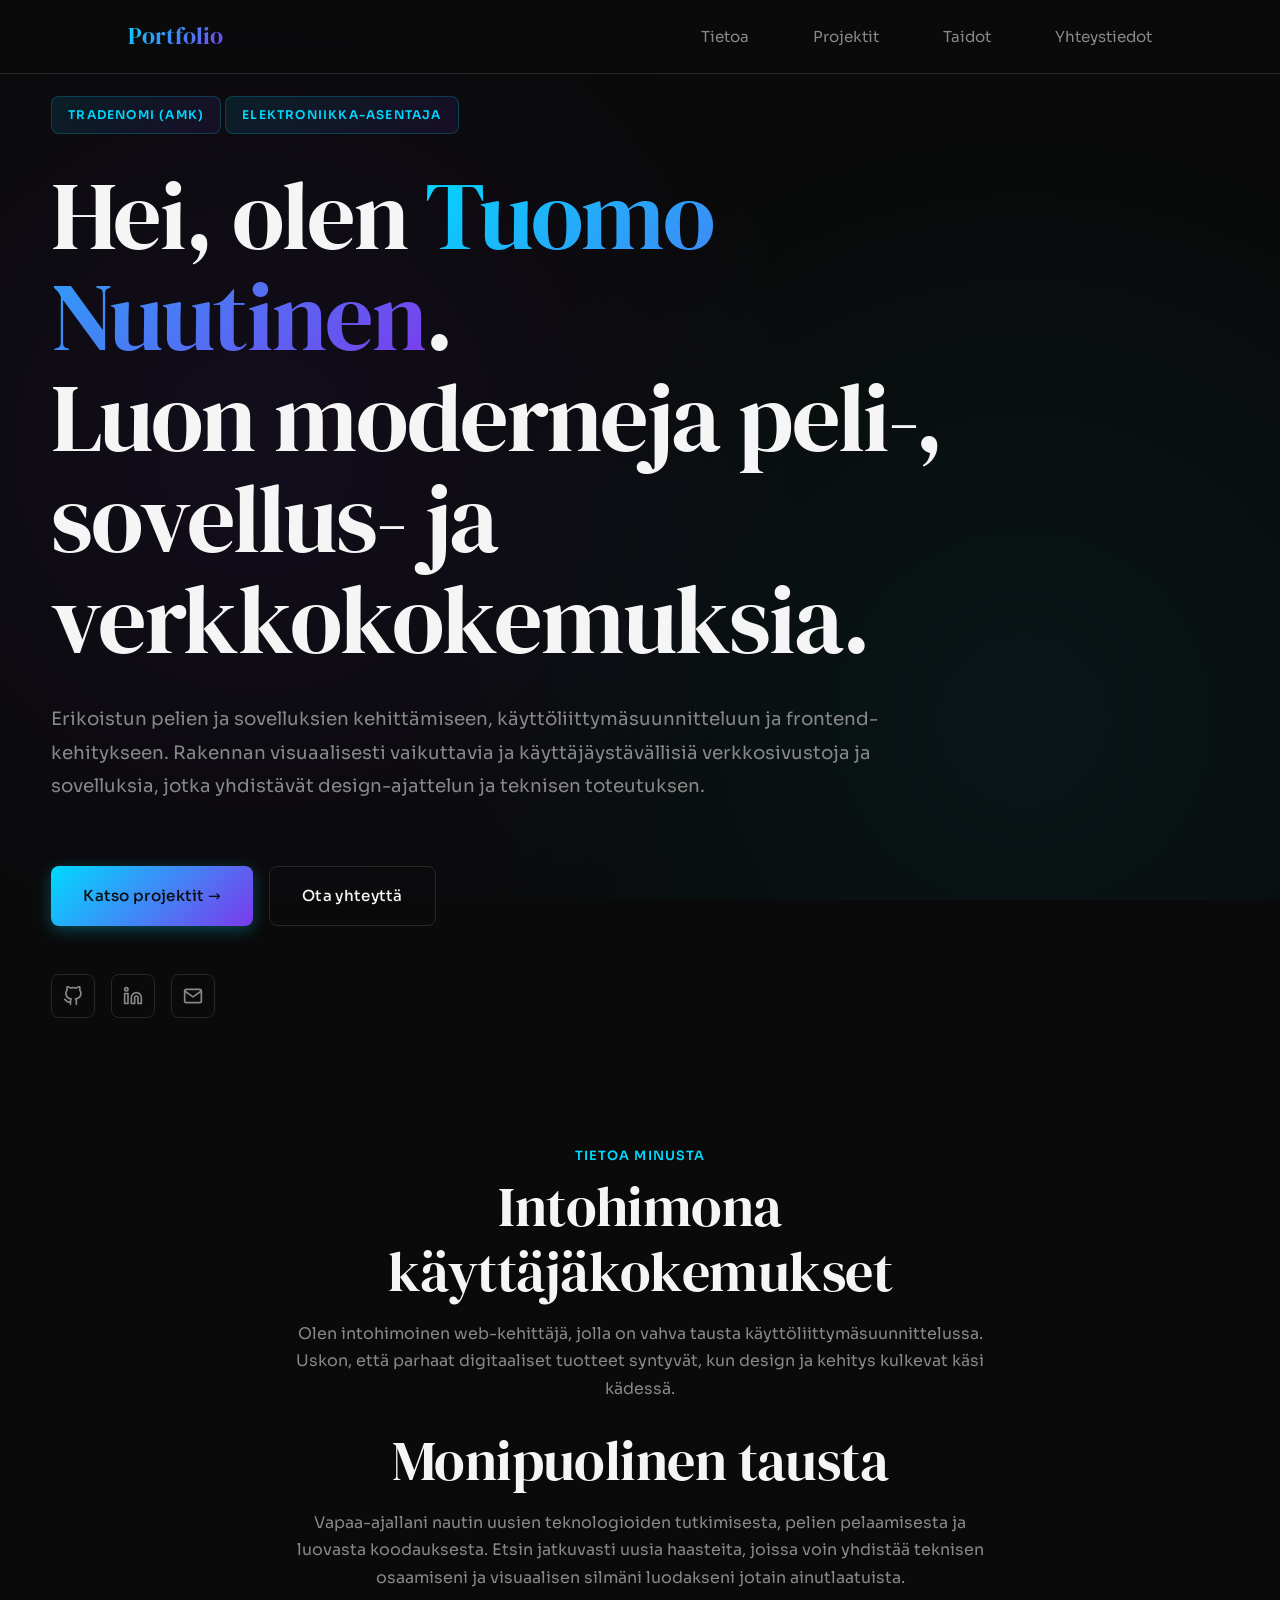
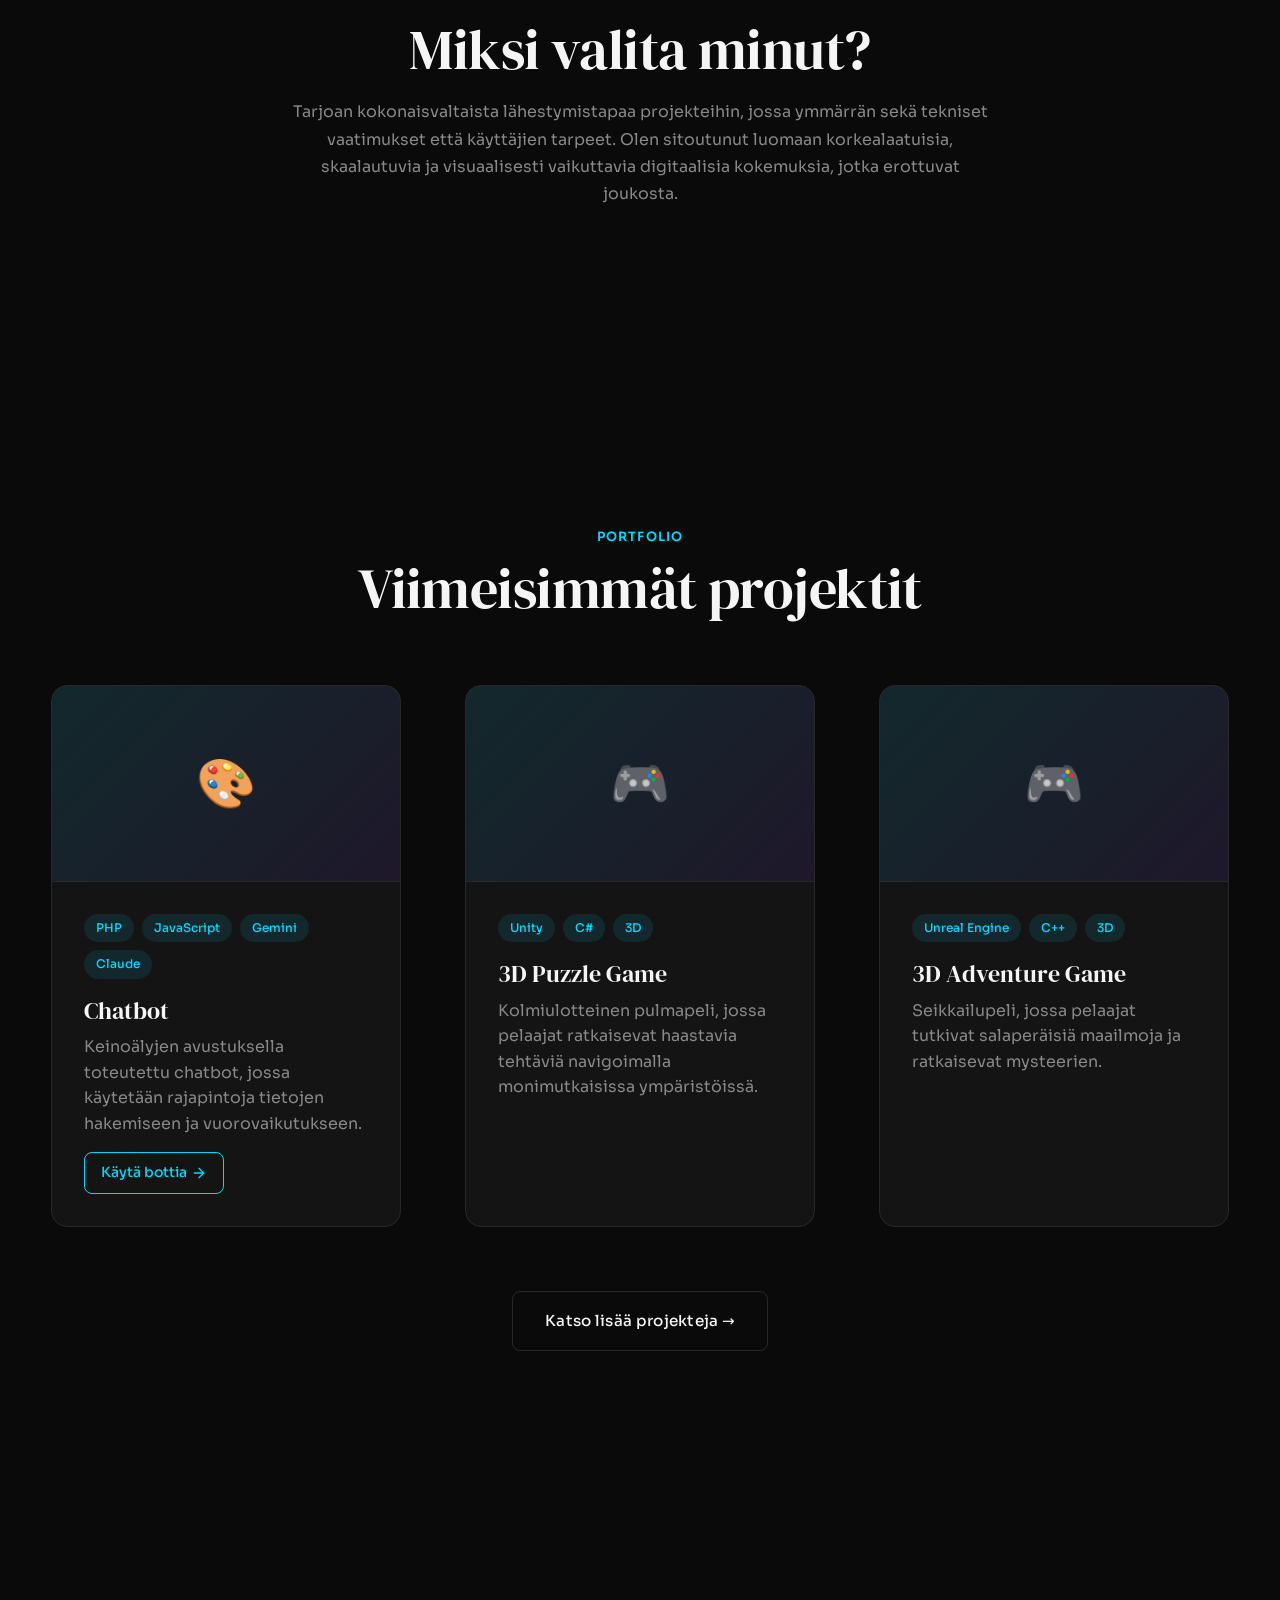
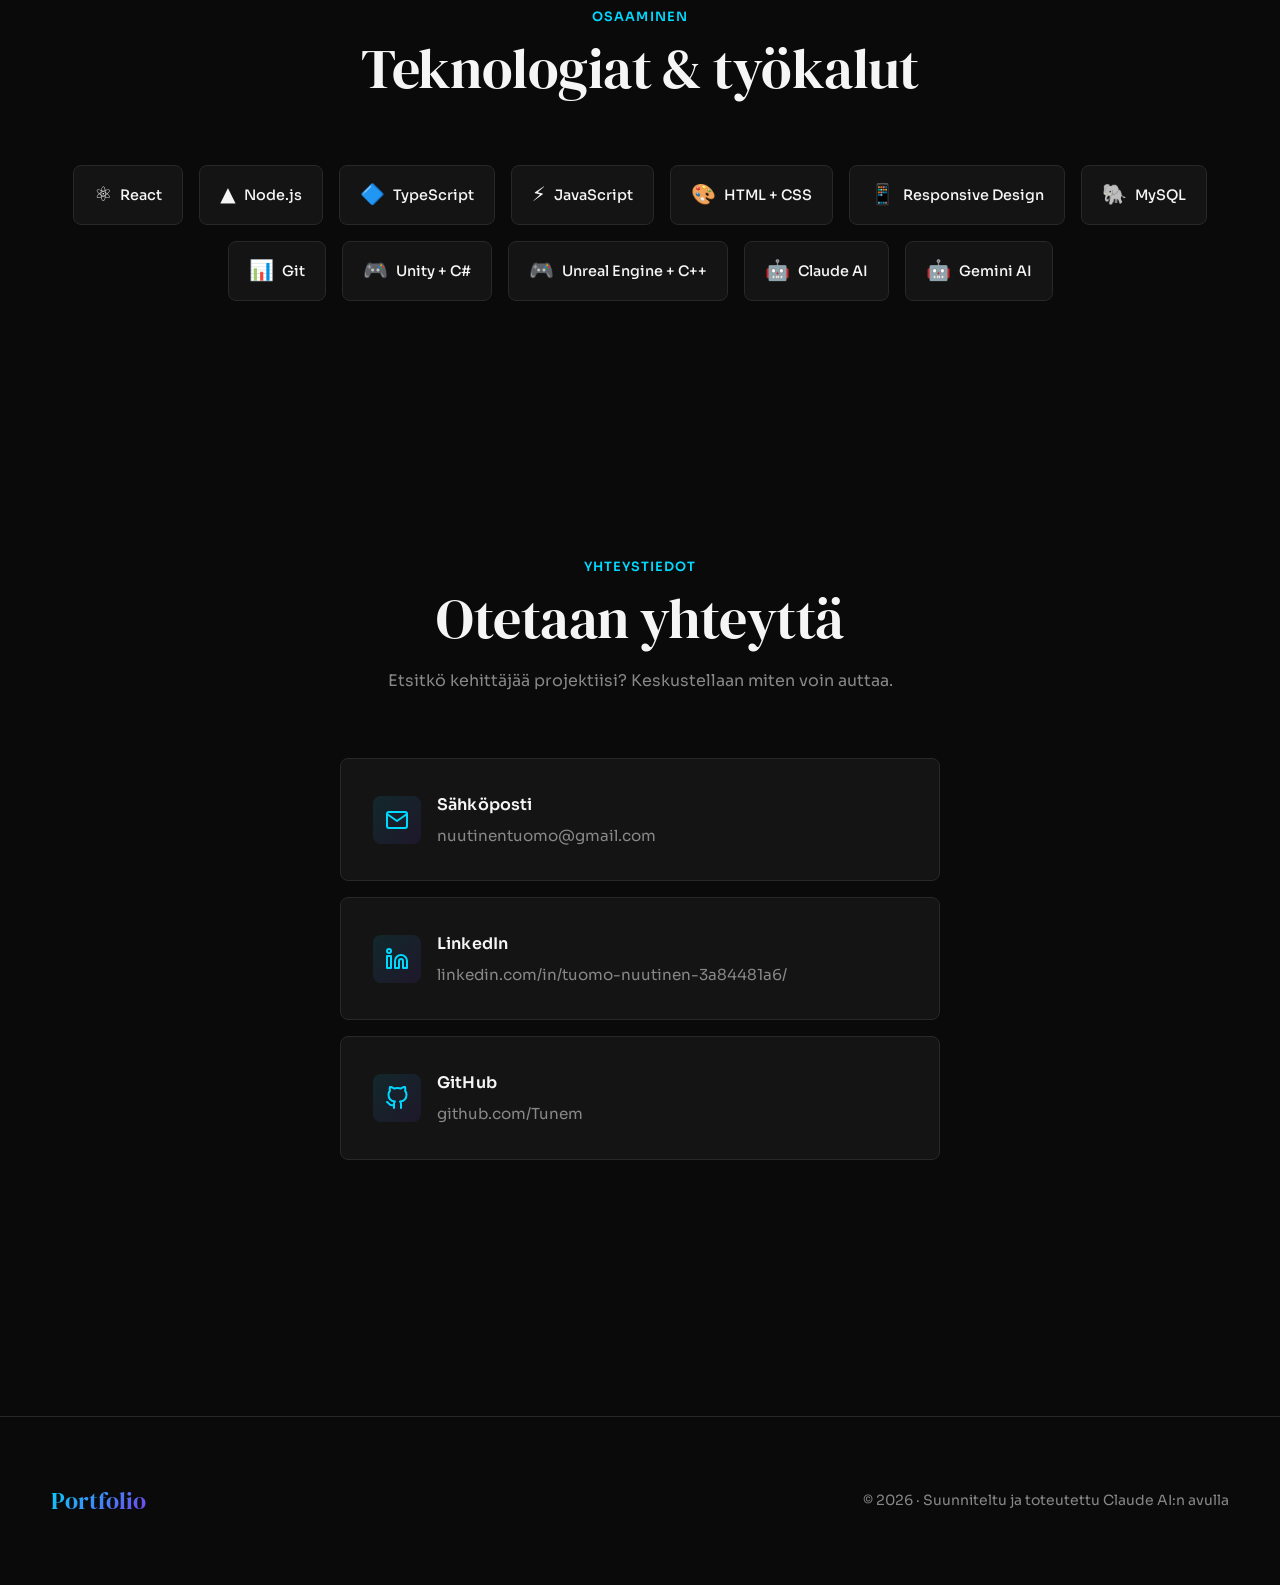
==== index.html @ 95a04e5b "Add files via upload" ====
<!DOCTYPE html>
<html lang="fi">
<head>
  <meta charset="UTF-8" />
  <meta name="viewport" content="width=device-width, initial-scale=1.0" />
  <meta name="description" content="Portfolio - Pelinkehittäjä ja web-kehittäjä" />
  <title>Portfolio | Tuomo Nuutinen</title>

  <!-- Fonts -->
  <link rel="preconnect" href="https://fonts.googleapis.com" />
  <link rel="preconnect" href="https://fonts.gstatic.com" crossorigin />
  <link href="https://fonts.googleapis.com/css2?family=Sora:wght@300;400;500;600;700&family=DM+Serif+Display:ital@0;1&display=swap" rel="stylesheet" />

  <!-- Styles -->
  <link rel="stylesheet" href="styles.css" />
</head>
<body>

  <!-- ── Navigation ── -->
  <header>
    <div class="container">
      <nav class="nav" id="nav">
        <a href="#hero" class="nav__logo">Portfolio</a>
        <ul class="nav__links">
          <li><a href="#about" class="nav-link">Tietoa</a></li>
          <li><a href="#projects" class="nav-link">Projektit</a></li>
          <li><a href="#skills" class="nav-link">Taidot</a></li>
          <li><a href="#contact" class="nav-link">Yhteystiedot</a></li>
        </ul>
      </nav>
    </div>
  </header>

  <!-- ── Main ── -->
  <main>

    <!-- Hero Section -->
    <section id="hero" class="hero">
      <div class="container">
        <div class="hero__content">
          <span class="hero__label animate-fade-up">Tradenomi (AMK)</span>
          <span class="hero__label animate-fade-up">Elektroniikka-asentaja</span>
          <h1 class="hero__title animate-fade-up delay-1">
            Hei, olen <span class="gradient">Tuomo Nuutinen</span>.<br />
            Luon moderneja peli-, sovellus- ja verkkokokemuksia.
          </h1>
          <p class="hero__description text-muted animate-fade-up delay-2">
            Erikoistun pelien ja sovelluksien kehittämiseen, käyttöliittymäsuunnitteluun ja frontend-kehitykseen. 
            Rakennan visuaalisesti vaikuttavia ja käyttäjäystävällisiä verkkosivustoja 
            ja sovelluksia, jotka yhdistävät design-ajattelun ja teknisen toteutuksen.
          </p>
          <div class="hero__cta animate-fade-up delay-3">
            <a href="#projects" class="btn btn--primary">Katso projektit →</a>
            <a href="#contact" class="btn btn--outline">Ota yhteyttä</a>
          </div>
          <div class="social-links animate-fade-up delay-4" style="margin-top: 3rem;">
            <a href="https://github.com/Tunem" target="_blank" class="social-link" aria-label="GitHub">
              <svg width="20" height="20" viewBox="0 0 24 24" fill="none" stroke="currentColor" stroke-width="2" stroke-linecap="round" stroke-linejoin="round"><path d="M9 19c-5 1.5-5-2.5-7-3m14 6v-3.87a3.37 3.37 0 0 0-.94-2.61c3.14-.35 6.44-1.54 6.44-7A5.44 5.44 0 0 0 20 4.77 5.07 5.07 0 0 0 19.91 1S18.73.65 16 2.48a13.38 13.38 0 0 0-7 0C6.27.65 5.09 1 5.09 1A5.07 5.07 0 0 0 5 4.77a5.44 5.44 0 0 0-1.5 3.78c0 5.42 3.3 6.61 6.44 7A3.37 3.37 0 0 0 9 18.13V22"></path></svg>
            </a>
            <a href="https://www.linkedin.com/in/tuomo-nuutinen-3a84481a6/" target="_blank" class="social-link" aria-label="LinkedIn">
              <svg width="20" height="20" viewBox="0 0 24 24" fill="none" stroke="currentColor" stroke-width="2" stroke-linecap="round" stroke-linejoin="round"><path d="M16 8a6 6 0 0 1 6 6v7h-4v-7a2 2 0 0 0-2-2 2 2 0 0 0-2 2v7h-4v-7a6 6 0 0 1 6-6z"></path><rect x="2" y="9" width="4" height="12"></rect><circle cx="4" cy="4" r="2"></circle></svg>
            </a>
            <a href="mailto:nuutinentuomo@gmail.com" class="social-link" aria-label="Email">
              <svg width="20" height="20" viewBox="0 0 24 24" fill="none" stroke="currentColor" stroke-width="2" stroke-linecap="round" stroke-linejoin="round"><path d="M4 4h16c1.1 0 2 .9 2 2v12c0 1.1-.9 2-2 2H4c-1.1 0-2-.9-2-2V6c0-1.1.9-2 2-2z"></path><polyline points="22,6 12,13 2,6"></polyline></svg>
            </a>
          </div>
        </div>
      </div>
    </section>

    <!-- About Section -->
    <section id="about" class="section">
      <div class="container">
        <div class="section-header">
          <div class="section-header__label">Tietoa minusta</div>
          <h2 class="section-header__title">Intohimona käyttäjäkokemukset</h2>
          <p class="text-muted">
            Olen intohimoinen web-kehittäjä, jolla on vahva tausta käyttöliittymäsuunnittelussa. 
            Uskon, että parhaat digitaaliset tuotteet syntyvät, kun design ja kehitys kulkevat käsi kädessä.
          </p><br>
          <h2 class="section-header__title">Monipuolinen tausta</h2>
          <p class="text-muted">
            Vapaa-ajallani nautin uusien teknologioiden tutkimisesta, pelien pelaamisesta ja 
            luovasta koodauksesta. Etsin jatkuvasti uusia haasteita, joissa voin yhdistää teknisen osaamiseni 
            ja visuaalisen silmäni luodakseni jotain ainutlaatuista.
          </p><br>
          <h2 class="section-header__title">Miksi valita minut?</h2>
          <p class="text-muted">
            Tarjoan kokonaisvaltaista lähestymistapaa projekteihin, jossa ymmärrän sekä tekniset vaatimukset että käyttäjien tarpeet. 
            Olen sitoutunut luomaan korkealaatuisia, skaalautuvia ja visuaalisesti vaikuttavia digitaalisia kokemuksia, jotka erottuvat joukosta.
          </p>
        </div>
      </div>
    </section>

    <!-- Projects Section -->
    <section id="projects" class="section">
      <div class="container">
        <div class="section-header">
          <div class="section-header__label">Portfolio</div>
          <h2 class="section-header__title">Viimeisimmät projektit</h2>
        </div>
        
        <div class="grid grid-auto gap-xl">
          
          <!-- Project 1 -->
          <div class="project-card">
              <div class="project-card__image">
                🎨
              </div>
              <div class="project-card__content">
                <div class="project-card__tags">
                  <span class="project-card__tag">PHP</span>
                  <span class="project-card__tag">JavaScript</span>
                  <span class="project-card__tag">Gemini</span>
                  <span class="project-card__tag">Claude</span>
                </div>
                <a href="https://github.com/Tunem/chatbot" target="_blank" class="project-card__link">
                  <h3 class="project-card__title">
                    Chatbot
                    <svg class="project-card__link-icon" width="18" height="18" viewBox="0 0 24 24" fill="none" stroke="currentColor" stroke-width="2" stroke-linecap="round" stroke-linejoin="round"><path d="M18 13v6a2 2 0 0 1-2 2H5a2 2 0 0 1-2-2V8a2 2 0 0 1 2-2h6"></path><polyline points="15 3 21 3 21 9"></polyline><line x1="10" y1="14" x2="21" y2="3"></line></svg>
                  </h3>
                </a>
                <p class="project-card__description">
                  Keinoälyjen avustuksella toteutettu chatbot, jossa käytetään rajapintoja tietojen hakemiseen ja vuorovaikutukseen.
                </p>
                <a href="https://tuomo-nuutinen.infinityfreeapp.com" target="_blank" class="project-card__demo-link">
                  Käytä bottia
                  <svg width="16" height="16" viewBox="0 0 24 24" fill="none" stroke="currentColor" stroke-width="2" stroke-linecap="round" stroke-linejoin="round">
                    <path d="M5 12h14"></path>
                    <path d="m12 5 7 7-7 7"></path>
                  </svg>
                </a>
              </div>
            </div>
          <!-- Project 2 -->
          <div class="project-card">
            <div class="project-card__image">
              🎮
            </div>
            <div class="project-card__content">
              <div class="project-card__tags">
                <span class="project-card__tag">Unity</span>
                <span class="project-card__tag">C#</span>
                <span class="project-card__tag">3D</span>
              </div>
              <h3 class="project-card__title">3D Puzzle Game</h3>
              <p class="project-card__description">
                Kolmiulotteinen pulmapeli, jossa pelaajat ratkaisevat haastavia tehtäviä 
                navigoimalla monimutkaisissa ympäristöissä.
              </p>
            </div>
          </div>
          <!-- Project 3 -->
          <div class="project-card">
            <div class="project-card__image">
              🎮
            </div>
            <div class="project-card__content">
              <div class="project-card__tags">
                <span class="project-card__tag">Unreal Engine</span>
                <span class="project-card__tag">C++</span>
                <span class="project-card__tag">3D</span>
              </div>
              <h3 class="project-card__title">3D Adventure Game</h3>
              <p class="project-card__description">
                Seikkailupeli, jossa pelaajat tutkivat salaperäisiä maailmoja ja ratkaisevat mysteerien.
              </p>
            </div>
          </div>
        </div>

        <div style="text-align: center; margin-top: var(--space-xl);">
          <a href="projects.html" class="btn btn--outline">Katso lisää projekteja →</a>
        </div>
        
      </div>
    </section>

    <!-- Skills Section -->
    <section id="skills" class="section">
      <div class="container">
        <div class="section-header">
          <div class="section-header__label">Osaaminen</div>
          <h2 class="section-header__title">Teknologiat & työkalut</h2>
        </div>

        <div style="display: flex; flex-wrap: wrap; gap: var(--space-md); justify-content: center;">
          <div class="skill-badge">
            <span class="skill-badge__icon">⚛️</span>
            React
          </div>
          <div class="skill-badge">
            <span class="skill-badge__icon">▲</span>
            Node.js
          </div>
          <div class="skill-badge">
            <span class="skill-badge__icon">🔷</span>
            TypeScript
          </div>
          <div class="skill-badge">
            <span class="skill-badge__icon">⚡</span>
            JavaScript
          </div>
          <div class="skill-badge">
            <span class="skill-badge__icon">🎨</span>
            HTML + CSS
          </div>
          <div class="skill-badge">
            <span class="skill-badge__icon">📱</span>
            Responsive Design
          </div>
          <div class="skill-badge">
            <span class="skill-badge__icon">🐘</span>
            MySQL
          </div>
          <div class="skill-badge">
            <span class="skill-badge__icon">📊</span>
            Git
          </div>
          <div class="skill-badge">
            <span class="skill-badge__icon">🎮</span>
            Unity + C#
          </div>
          <div class="skill-badge">
            <span class="skill-badge__icon">🎮</span>
            Unreal Engine + C++
          </div>
          <div class="skill-badge">
            <span class="skill-badge__icon">🤖</span>
            Claude AI
          </div>
          <div class="skill-badge">
            <span class="skill-badge__icon">🤖</span>
            Gemini AI
          </div>
        </div>
      </div>
    </section>

    <!-- Contact Section -->
    <section id="contact" class="section">
      <div class="container">
        <div class="section-header">
          <div class="section-header__label">Yhteystiedot</div>
          <h2 class="section-header__title">Otetaan yhteyttä</h2>
          <p class="text-muted">
            Etsitkö kehittäjää projektiisi? Keskustellaan miten voin auttaa.
          </p>
        </div>

        <div class="contact-info" style="max-width: 600px; margin: 0 auto;">
          <a href="mailto:nuutinentuomo@gmail.com" class="contact-item">
            <div class="contact-item__icon">
              <svg width="24" height="24" viewBox="0 0 24 24" fill="none" stroke="currentColor" stroke-width="2" stroke-linecap="round" stroke-linejoin="round"><path d="M4 4h16c1.1 0 2 .9 2 2v12c0 1.1-.9 2-2 2H4c-1.1 0-2-.9-2-2V6c0-1.1.9-2 2-2z"></path><polyline points="22,6 12,13 2,6"></polyline></svg>
            </div>
            <div class="contact-item__content">
              <h4>Sähköposti</h4>
              <p>nuutinentuomo@gmail.com</p>
            </div>
          </a>

          <a href="https://www.linkedin.com/in/tuomo-nuutinen-3a84481a6/" target="_blank" class="contact-item">
            <div class="contact-item__icon">
              <svg width="24" height="24" viewBox="0 0 24 24" fill="none" stroke="currentColor" stroke-width="2" stroke-linecap="round" stroke-linejoin="round"><path d="M16 8a6 6 0 0 1 6 6v7h-4v-7a2 2 0 0 0-2-2 2 2 0 0 0-2 2v7h-4v-7a6 6 0 0 1 6-6z"></path><rect x="2" y="9" width="4" height="12"></rect><circle cx="4" cy="4" r="2"></circle></svg>
            </div>
            <div class="contact-item__content">
              <h4>LinkedIn</h4>
              <p>linkedin.com/in/tuomo-nuutinen-3a84481a6/</p>
            </div>
          </a>

          <a href="https://github.com/Tunem" target="_blank" class="contact-item">
            <div class="contact-item__icon">
              <svg width="24" height="24" viewBox="0 0 24 24" fill="none" stroke="currentColor" stroke-width="2" stroke-linecap="round" stroke-linejoin="round"><path d="M9 19c-5 1.5-5-2.5-7-3m14 6v-3.87a3.37 3.37 0 0 0-.94-2.61c3.14-.35 6.44-1.54 6.44-7A5.44 5.44 0 0 0 20 4.77 5.07 5.07 0 0 0 19.91 1S18.73.65 16 2.48a13.38 13.38 0 0 0-7 0C6.27.65 5.09 1 5.09 1A5.07 5.07 0 0 0 5 4.77a5.44 5.44 0 0 0-1.5 3.78c0 5.42 3.3 6.61 6.44 7A3.37 3.37 0 0 0 9 18.13V22"></path></svg>
            </div>
            <div class="contact-item__content">
              <h4>GitHub</h4>
              <p>github.com/Tunem</p>
            </div>
          </a>
        </div>
      </div>
    </section>

  </main>

  <!-- ── Footer ── -->
  <footer>
    <div class="container">
      <div class="footer-content">
        <span class="nav__logo">Portfolio</span>
        <small>© 2026 · Suunniteltu ja toteutettu Claude AI:n avulla</small>
      </div>
    </div>
  </footer>

  <script>
    // Smooth scroll with offset for fixed nav
    document.querySelectorAll('a[href^="#"]').forEach(anchor => {
      anchor.addEventListener('click', function (e) {
        e.preventDefault();
        const target = document.querySelector(this.getAttribute('href'));
        if (target) {
          const offset = 80;
          const targetPosition = target.offsetTop - offset;
          window.scrollTo({
            top: targetPosition,
            behavior: 'smooth'
          });
        }
      });
    });

    // Nav scroll effect
    const nav = document.getElementById('nav');
    let lastScroll = 0;

    window.addEventListener('scroll', () => {
      const currentScroll = window.pageYOffset;
      
      if (currentScroll > 100) {
        nav.classList.add('scrolled');
      } else {
        nav.classList.remove('scrolled');
      }
      
      lastScroll = currentScroll;
    });

    // Active nav link on scroll
    const sections = document.querySelectorAll('section[id]');
    const navLinks = document.querySelectorAll('.nav-link');

    window.addEventListener('scroll', () => {
      let current = '';
      
      sections.forEach(section => {
        const sectionTop = section.offsetTop;
        const sectionHeight = section.clientHeight;
        if (window.pageYOffset >= (sectionTop - 200)) {
          current = section.getAttribute('id');
        }
      });

      navLinks.forEach(link => {
        link.classList.remove('active');
        if (link.getAttribute('href') === `#${current}`) {
          link.classList.add('active');
        }
      });
    });

    // Intersection Observer for animations
    const observer = new IntersectionObserver(
      (entries) => {
        entries.forEach(entry => {
          if (entry.isIntersecting) {
            entry.target.style.animationPlayState = 'running';
            observer.unobserve(entry.target);
          }
        });
      },
      { threshold: 0.1 }
    );

    // Observe all animated elements
    document.querySelectorAll('.animate-fade-up, .animate-fade-in, .animate-slide-in').forEach(el => {
      el.style.animationPlayState = 'paused';
      observer.observe(el);
    });

    // Observe cards and skill badges for staggered animation
    document.querySelectorAll('.project-card, .skill-badge').forEach((el, index) => {
      el.classList.add('animate-fade-up');
      el.style.animationDelay = `${index * 0.1}s`;
      el.style.animationPlayState = 'paused';
      observer.observe(el);
    });
  </script>

</body>
</html>
---- styles.css ----
/* ── Reset ── */
*, *::before, *::after { 
  box-sizing: border-box; 
  margin: 0; 
  padding: 0; 
}

html { 
  scroll-behavior: smooth; 
}

/* ── Design Tokens ── */
:root {
  --color-bg:       #0a0a0a;
  --color-surface:  #141414;
  --color-border:   #282828;
  --color-text:     #f5f5f5;
  --color-muted:    #888888;
  --color-accent:   #00d9ff;
  --color-accent-2: #7c3aed;

  --font-display:   'DM Serif Display', Georgia, serif;
  --font-body:      'Sora', -apple-system, system-ui, sans-serif;

  --radius-sm:  8px;
  --radius-md:  16px;
  --radius-lg:  24px;

  --space-xs:   0.25rem;
  --space-sm:   0.5rem;
  --space-md:   1rem;
  --space-lg:   2rem;
  --space-xl:   4rem;
  --space-2xl:  8rem;

  --transition: 0.3s cubic-bezier(0.4, 0, 0.2, 1);
  --shadow: 0 8px 32px rgba(0, 217, 255, 0.1);
  --shadow-hover: 0 12px 48px rgba(0, 217, 255, 0.2);
}

/* ── Base ── */
body {
  background-color: var(--color-bg);
  color: var(--color-text);
  font-family: var(--font-body);
  font-size: 1rem;
  line-height: 1.7;
  min-height: 100dvh;
  -webkit-font-smoothing: antialiased;
  position: relative;
  overflow-x: hidden;
}

/* Background gradient effect */
body::before {
  content: '';
  position: fixed;
  top: 0;
  left: 0;
  width: 100%;
  height: 100%;
  background: radial-gradient(circle at 20% 50%, rgba(124, 58, 237, 0.08) 0%, transparent 50%),
              radial-gradient(circle at 80% 80%, rgba(0, 217, 255, 0.06) 0%, transparent 50%);
  pointer-events: none;
  z-index: -1;
}

img, video, svg { 
  display: block; 
  max-width: 100%; 
}

a { 
  color: inherit; 
  text-decoration: none; 
}

button { 
  font: inherit; 
  cursor: pointer; 
  border: none; 
  background: none; 
}

ul, ol { 
  list-style: none; 
}

/* ── Typography Scale ── */
h1 { 
  font-family: var(--font-display); 
  font-size: clamp(2.5rem, 8vw, 6rem); 
  line-height: 1.05; 
  font-weight: 400;
  letter-spacing: -0.02em;
}

h2 { 
  font-family: var(--font-display); 
  font-size: clamp(2rem, 5vw, 3.5rem); 
  line-height: 1.15; 
  font-weight: 400;
  letter-spacing: -0.01em;
}

h3 { 
  font-family: var(--font-display); 
  font-size: clamp(1.5rem, 3vw, 2.25rem); 
  line-height: 1.3; 
  font-weight: 400; 
}

h4 { 
  font-size: 1.25rem; 
  font-weight: 600; 
  letter-spacing: 0.01em; 
}

p { 
  max-width: 65ch; 
}

small { 
  font-size: 0.875rem; 
  color: var(--color-muted); 
}

/* ── Layout Utilities ── */
.container { 
  width: min(1400px, 92vw); 
  margin-inline: auto; 
}

.section { 
  padding-block: var(--space-2xl); 
}

.flex { 
  display: flex; 
}

.flex-col { 
  flex-direction: column; 
}

.items-center { 
  align-items: center; 
}

.justify-between { 
  justify-content: space-between; 
}

.gap-sm { 
  gap: var(--space-sm); 
}

.gap-md { 
  gap: var(--space-md); 
}

.gap-lg { 
  gap: var(--space-lg); 
}

.gap-xl {
  gap: var(--space-xl);
}

.grid { 
  display: grid; 
}

.grid-2 { 
  grid-template-columns: repeat(2, 1fr); 
}

.grid-3 { 
  grid-template-columns: repeat(3, 1fr); 
}

.grid-auto { 
  grid-template-columns: repeat(auto-fit, minmax(320px, 1fr)); 
}

.text-center { 
  text-align: center; 
}

.text-muted { 
  color: var(--color-muted); 
}

.accent { 
  color: var(--color-accent); 
}

/* ── Components ── */

/* Navigation */
.nav {
  position: fixed;
  top: 0;
  left: 0;
  right: 0;
  z-index: 100;
  display: flex;
  align-items: center;
  justify-content: space-between;
  padding: var(--space-md) var(--space-2xl);
  backdrop-filter: blur(12px) saturate(180%);
  background: rgba(10, 10, 10, 0.8);
  border-bottom: 1px solid var(--color-border);
  transition: all var(--transition);
}

.nav.scrolled {
  padding: var(--space-md);
  box-shadow: 0 4px 24px rgba(0, 0, 0, 0.3);
}

.nav__logo {
  font-family: var(--font-display);
  font-size: 1.5rem;
  background: linear-gradient(135deg, var(--color-accent) 0%, var(--color-accent-2) 100%);
  -webkit-background-clip: text;
  -webkit-text-fill-color: transparent;
  background-clip: text;
}

.nav__links {
  display: flex;
  gap: var(--space-xl);
}

.nav__links a {
  font-size: 0.95rem;
  color: var(--color-muted);
  transition: color var(--transition);
  position: relative;
}

.nav__links a::after {
  content: '';
  position: absolute;
  bottom: -4px;
  left: 0;
  width: 0;
  height: 2px;
  background: var(--color-accent);
  transition: width var(--transition);
}

.nav__links a:hover,
.nav__links a.active {
  color: var(--color-text);
}

.nav__links a:hover::after,
.nav__links a.active::after {
  width: 100%;
}

/* Hero Section */
.hero {
  min-height: 100vh;
  display: flex;
  align-items: center;
  padding-top: 6rem;
}

.hero__content {
  max-width: 900px;
}

.hero__label {
  display: inline-block;
  font-size: 0.75rem;
  font-weight: 600;
  letter-spacing: 0.1em;
  text-transform: uppercase;
  padding: 0.5rem 1rem;
  border-radius: var(--radius-sm);
  background: linear-gradient(135deg, rgba(0, 217, 255, 0.1) 0%, rgba(124, 58, 237, 0.1) 100%);
  border: 1px solid rgba(0, 217, 255, 0.2);
  color: var(--color-accent);
  margin-bottom: var(--space-lg);
}

.hero__title {
  margin-bottom: var(--space-lg);
}

.hero__title .gradient {
  background: linear-gradient(135deg, var(--color-accent) 0%, var(--color-accent-2) 100%);
  -webkit-background-clip: text;
  -webkit-text-fill-color: transparent;
  background-clip: text;
}

.hero__description {
  font-size: 1.15rem;
  line-height: 1.8;
  margin-bottom: var(--space-xl);
}

.hero__cta {
  display: flex;
  gap: var(--space-md);
  flex-wrap: wrap;
}

/* Button */
.btn {
  display: inline-flex;
  align-items: center;
  gap: 0.5rem;
  font-size: 0.95rem;
  font-weight: 500;
  letter-spacing: 0.02em;
  padding: 1rem 2rem;
  border-radius: var(--radius-sm);
  transition: all var(--transition);
  cursor: pointer;
}

.btn--primary {
  background: linear-gradient(135deg, var(--color-accent) 0%, var(--color-accent-2) 100%);
  color: var(--color-bg);
  box-shadow: 0 4px 16px rgba(0, 217, 255, 0.3);
}

.btn--primary:hover {
  transform: translateY(-2px);
  box-shadow: 0 8px 24px rgba(0, 217, 255, 0.4);
}

.btn--outline {
  border: 1px solid var(--color-border);
  color: var(--color-text);
}

.btn--outline:hover {
  border-color: var(--color-accent);
  background: rgba(0, 217, 255, 0.05);
}

/* Social Links */
.social-links {
  display: flex;
  gap: var(--space-md);
}

.social-link {
  width: 44px;
  height: 44px;
  display: flex;
  align-items: center;
  justify-content: center;
  border: 1px solid var(--color-border);
  border-radius: var(--radius-sm);
  color: var(--color-muted);
  transition: all var(--transition);
}

.social-link:hover {
  border-color: var(--color-accent);
  color: var(--color-accent);
  background: rgba(0, 217, 255, 0.05);
  transform: translateY(-2px);
}

/* Project Card */
.project-card {
  background: var(--color-surface);
  border: 1px solid var(--color-border);
  border-radius: var(--radius-md);
  overflow: hidden;
  transition: all var(--transition);
  cursor: pointer;
  display: block;
  text-decoration: none;
  color: inherit;
  position: relative;
}

.project-card:hover {
  border-color: var(--color-accent);
  transform: translateY(-4px);
  box-shadow: var(--shadow-hover);
}

.project-card__image {
  width: 100%;
  aspect-ratio: 16/9;
  background: linear-gradient(135deg, rgba(0, 217, 255, 0.1) 0%, rgba(124, 58, 237, 0.1) 100%);
  display: flex;
  align-items: center;
  justify-content: center;
  font-size: 3rem;
  color: var(--color-muted);
  border-bottom: 1px solid var(--color-border);
  transition: all var(--transition);
}

.project-card:hover .project-card__image {
  /* UUSI: Kuva kirkastuu hoverissa */
  background: linear-gradient(135deg, rgba(0, 217, 255, 0.15) 0%, rgba(124, 58, 237, 0.15) 100%);
}

.project-card__content {
  padding: var(--space-lg);
}

.project-card__tags {
  display: flex;
  gap: var(--space-sm);
  flex-wrap: wrap;
  margin-bottom: var(--space-md);
}

.project-card__tag {
  font-size: 0.75rem;
  font-weight: 500;
  padding: 0.25rem 0.75rem;
  border-radius: 999px;
  background: rgba(0, 217, 255, 0.1);
  color: var(--color-accent);
}

.project-card__title {
  font-size: 1.5rem;
  margin-bottom: var(--space-sm);
  display: flex;
  align-items: center;
  gap: 0.5rem;
}

.project-card__link-icon {
  opacity: 0;
  transform: translate(-4px, 4px);
  transition: all var(--transition);
  color: var(--color-accent);
  flex-shrink: 0;
}

.project-card__demo-link {
  display: inline-flex;
  align-items: center;
  gap: 0.25rem;
  margin-top: var(--space-md);
  padding: 0.5rem 1rem;
  font-size: 0.875rem;
  font-weight: 500;
  color: var(--color-accent);
  border: 1px solid var(--color-accent);
  border-radius: var(--radius-sm);
  transition: all var(--transition);
  position: relative;
  z-index: 10; /* Tärkeä: nostaa linkin kortin päälle */
}

.project-card__demo-link:hover {
  background: var(--color-accent);
  color: var(--color-bg);
  transform: translateX(2px);
}

.project-card:hover .project-card__link-icon {
  opacity: 1;
  transform: translate(0, 0);
}

.project-card__description {
  color: var(--color-muted);
  line-height: 1.6;
}

/* Skill Badge */
.skill-badge {
  display: inline-flex;
  align-items: center;
  gap: 0.5rem;
  padding: 0.75rem 1.25rem;
  background: var(--color-surface);
  border: 1px solid var(--color-border);
  border-radius: var(--radius-sm);
  font-size: 0.9rem;
  font-weight: 500;
  transition: all var(--transition);
}

.skill-badge:hover {
  border-color: var(--color-accent);
  background: rgba(0, 217, 255, 0.05);
  transform: translateY(-2px);
}

.skill-badge__icon {
  font-size: 1.25rem;
}

/* Section Header */
.section-header {
  text-align: center;
  max-width: 700px;
  margin: 0 auto var(--space-xl);
}

.section-header__label {
  font-size: 0.8rem;
  font-weight: 600;
  letter-spacing: 0.08em;
  text-transform: uppercase;
  color: var(--color-accent);
  margin-bottom: var(--space-sm);
}

.section-header__title {
  margin-bottom: var(--space-md);
}

/* Contact Section */
.contact-info {
  display: flex;
  flex-direction: column;
  gap: var(--space-md);
}

.contact-item {
  display: flex;
  align-items: center;
  gap: var(--space-md);
  padding: var(--space-lg);
  background: var(--color-surface);
  border: 1px solid var(--color-border);
  border-radius: var(--radius-sm);
  transition: all var(--transition);
}

.contact-item:hover {
  border-color: var(--color-accent);
  background: rgba(0, 217, 255, 0.02);
}

.contact-item__icon {
  width: 48px;
  height: 48px;
  display: flex;
  align-items: center;
  justify-content: center;
  background: linear-gradient(135deg, rgba(0, 217, 255, 0.1) 0%, rgba(124, 58, 237, 0.1) 100%);
  border-radius: var(--radius-sm);
  color: var(--color-accent);
  font-size: 1.5rem;
}

.contact-item__content h4 {
  font-size: 1rem;
  margin-bottom: 0.25rem;
}

.contact-item__content p {
  color: var(--color-muted);
  font-size: 0.95rem;
}

/* Footer */
footer {
  border-top: 1px solid var(--color-border);
  padding: var(--space-xl) 0;
  margin-top: var(--space-2xl);
}

.footer-content {
  display: flex;
  justify-content: space-between;
  align-items: center;
}

/* Divider */
.divider {
  border: none;
  border-top: 1px solid var(--color-border);
  margin: var(--space-2xl) 0;
}

/* ── Animations ── */
@keyframes fadeUp {
  from {
    opacity: 0;
    transform: translateY(30px);
  }
  to {
    opacity: 1;
    transform: translateY(0);
  }
}

@keyframes fadeIn {
  from {
    opacity: 0;
  }
  to {
    opacity: 1;
  }
}

@keyframes slideIn {
  from {
    opacity: 0;
    transform: translateX(-20px);
  }
  to {
    opacity: 1;
    transform: translateX(0);
  }
}

.animate-fade-up {
  animation: fadeUp 0.8s cubic-bezier(0.4, 0, 0.2, 1) both;
}

.animate-fade-in {
  animation: fadeIn 0.6s ease both;
}

.animate-slide-in {
  animation: slideIn 0.7s ease both;
}

.delay-1 { animation-delay: 0.1s; }
.delay-2 { animation-delay: 0.2s; }
.delay-3 { animation-delay: 0.3s; }
.delay-4 { animation-delay: 0.4s; }
.delay-5 { animation-delay: 0.5s; }

/* ── Responsive ── */
@media (max-width: 1024px) {
  .grid-3 {
    grid-template-columns: repeat(2, 1fr);
  }
}

@media (max-width: 768px) {
  .nav__links {
    display: none;
  }
  
  .grid-2,
  .grid-3 {
    grid-template-columns: 1fr;
  }
  
  .grid-auto {
    grid-template-columns: 1fr;
  }
  
  .hero {
    padding-top: 4rem;
    min-height: 90vh;
  }
  
  .hero__cta {
    flex-direction: column;
  }
  
  .btn {
    width: 100%;
    justify-content: center;
  }
  
  .footer-content {
    flex-direction: column;
    gap: var(--space-md);
    text-align: center;
  }
  
  .section {
    padding-block: var(--space-xl);
  }
}

@media (max-width: 480px) {
  .container {
    width: 90vw;
  }
  
  .skill-badge {
    font-size: 0.85rem;
    padding: 0.6rem 1rem;
  }
}
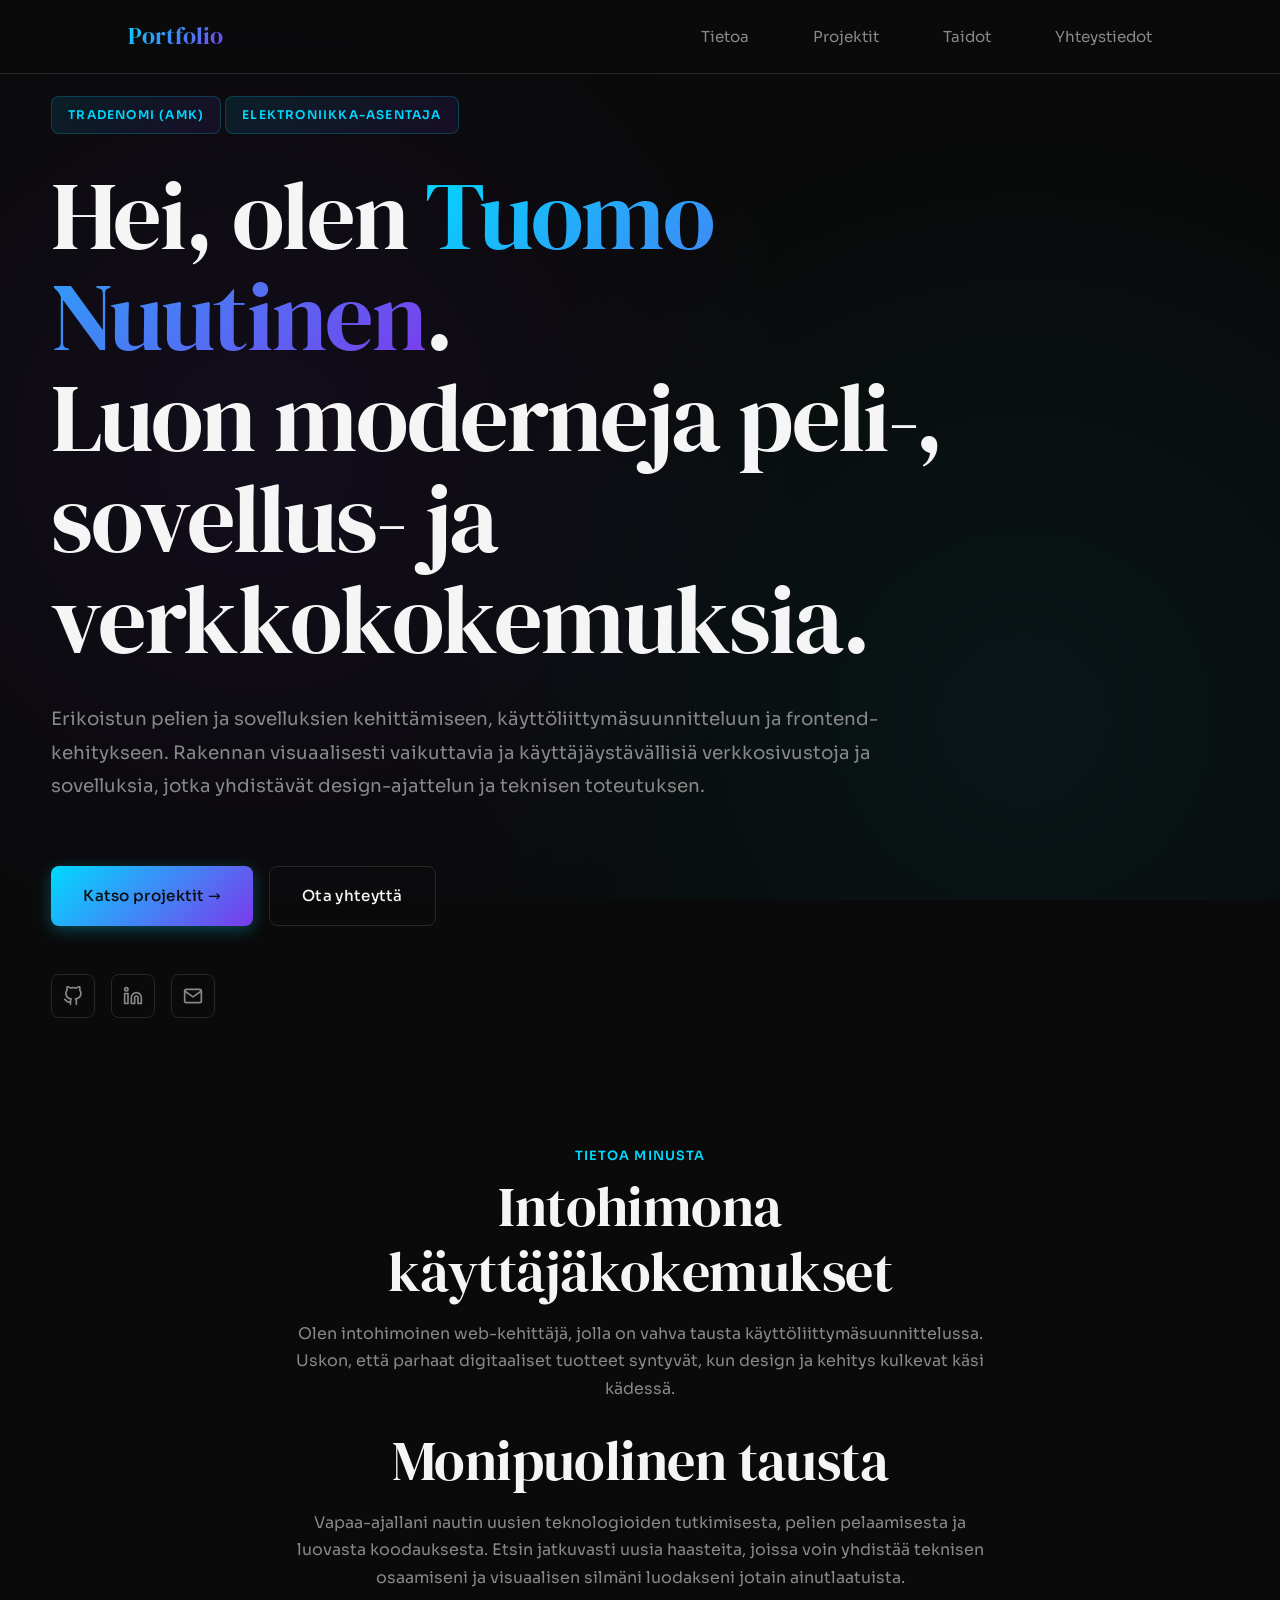
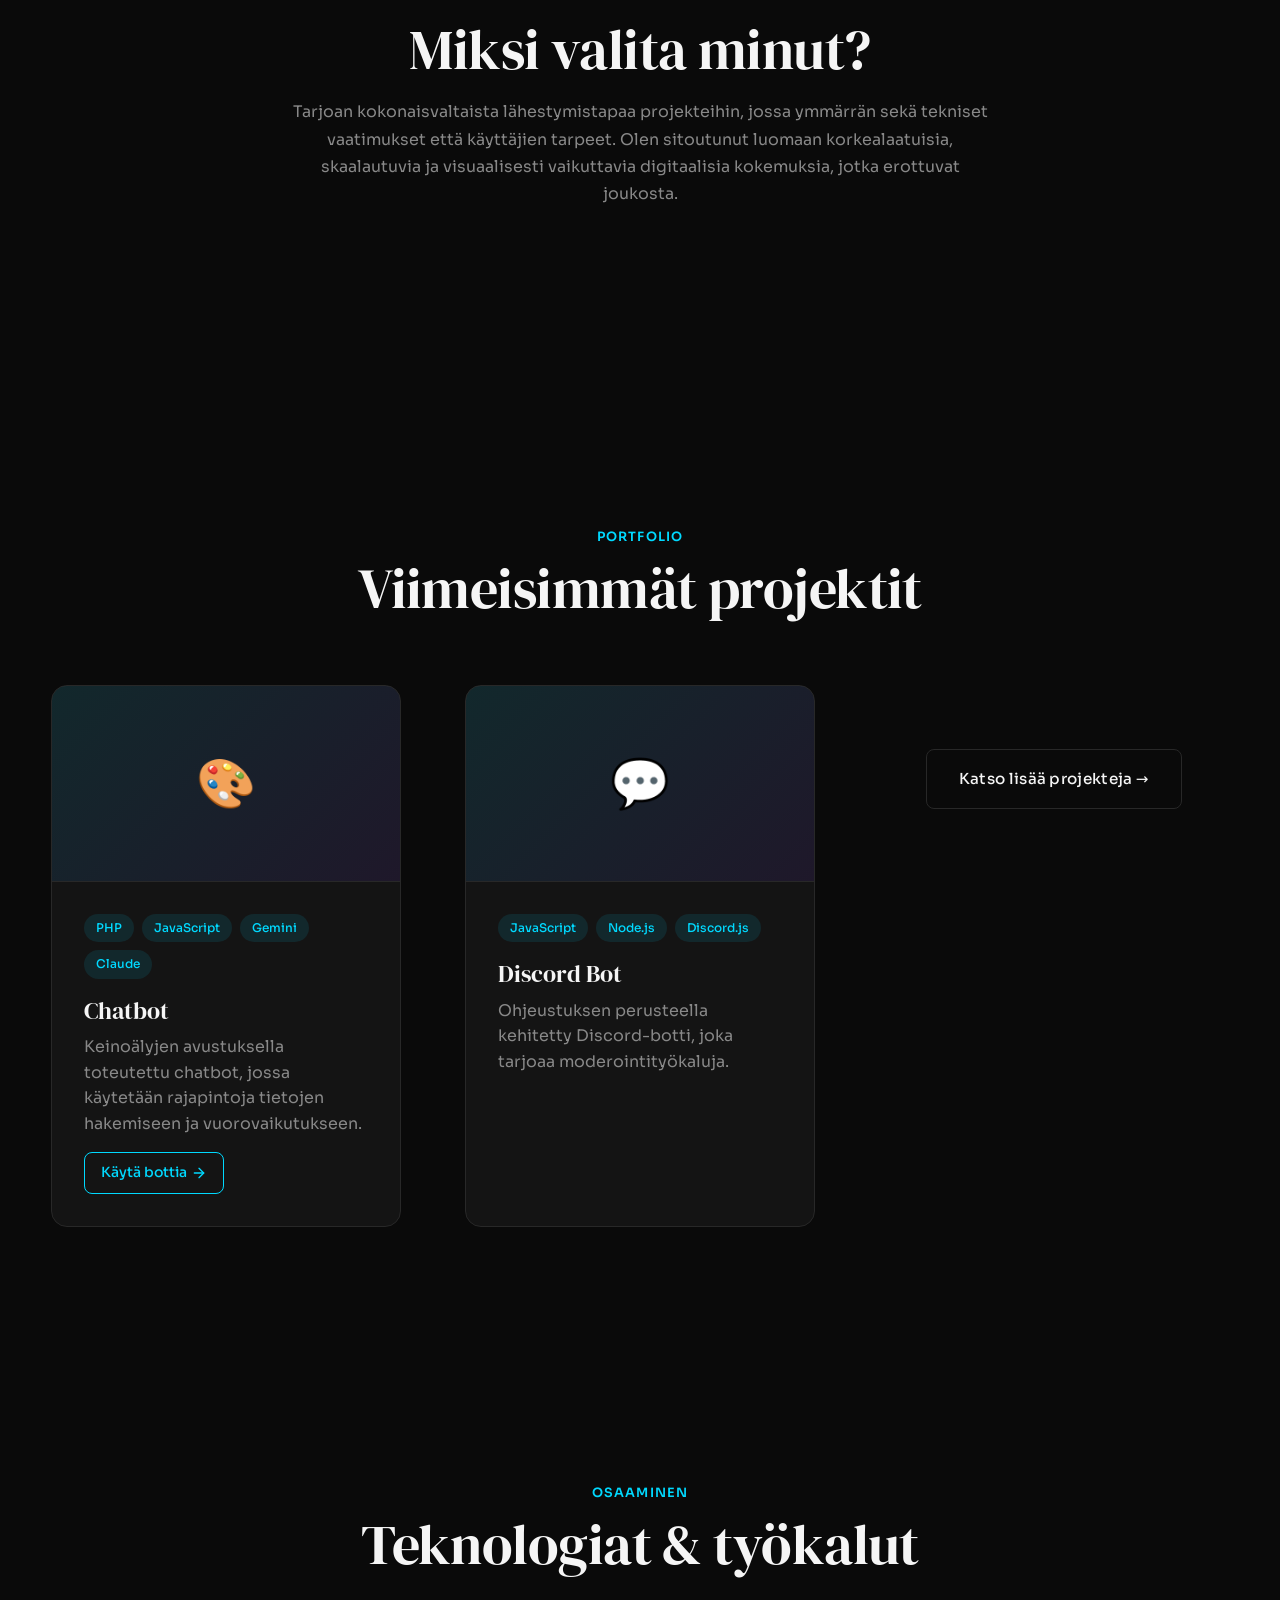
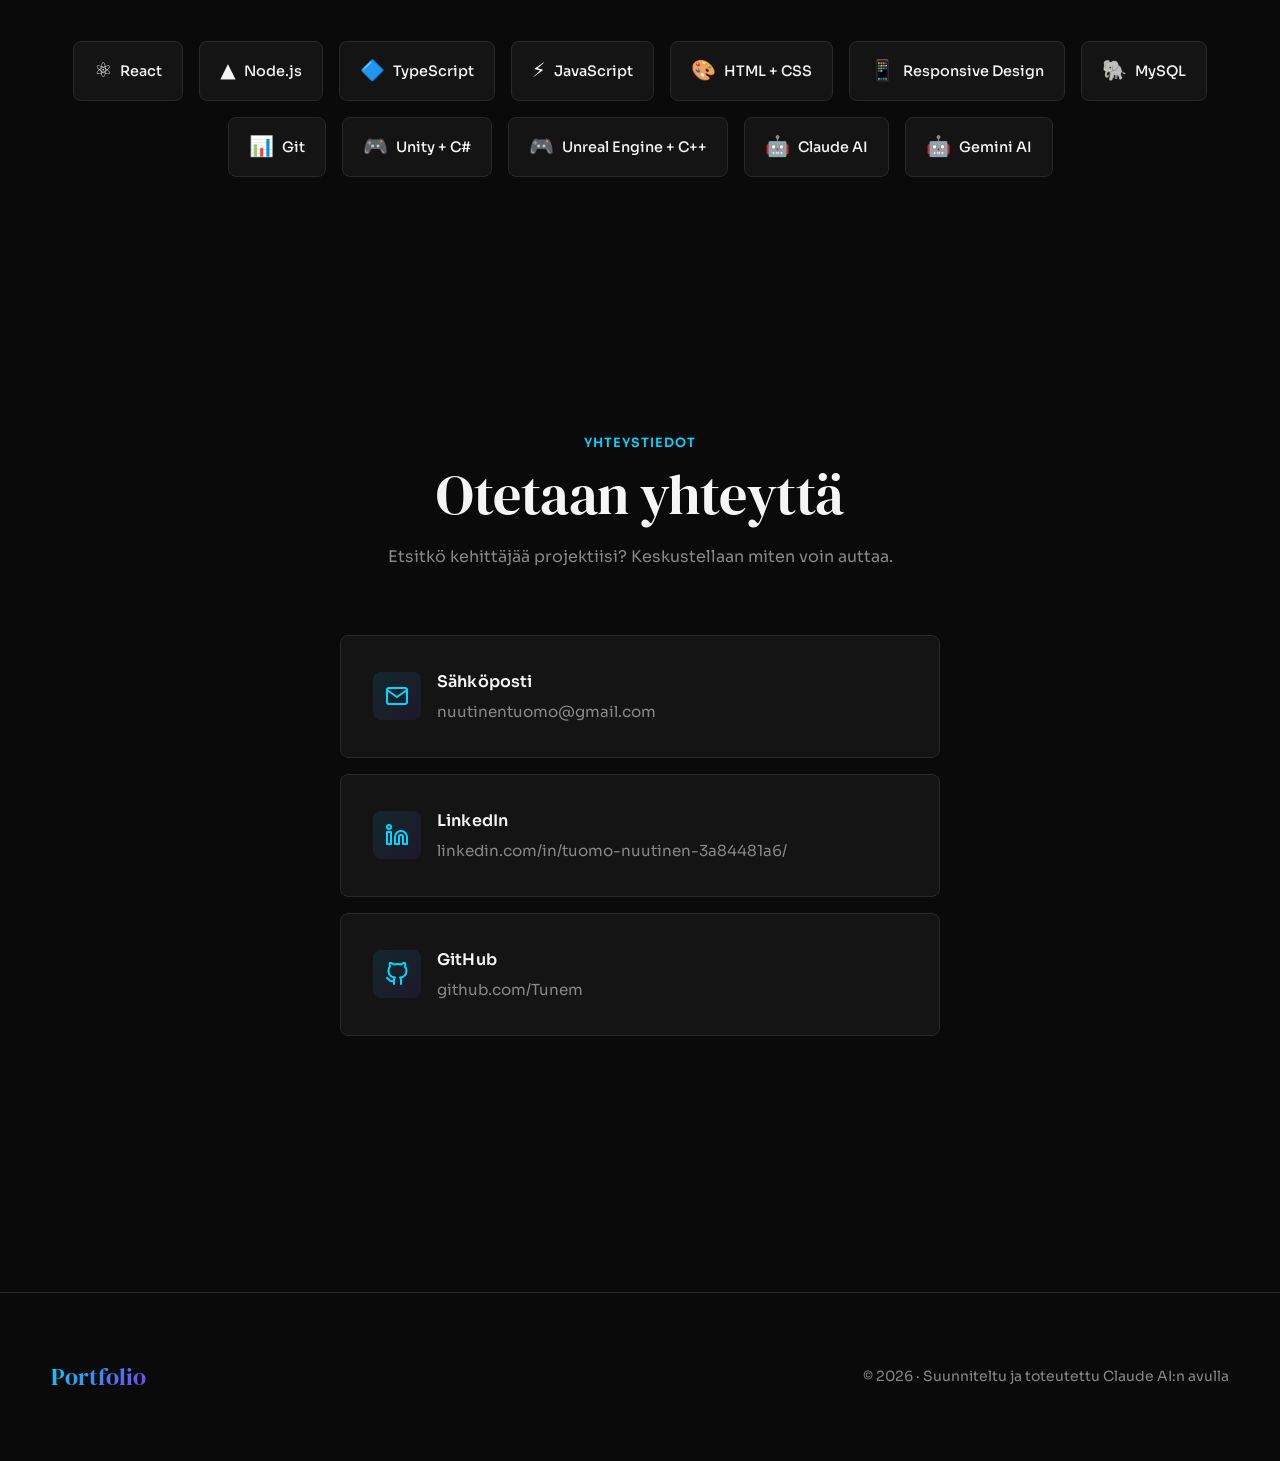
==== commit cb0a6f44: "Add files via upload" ====
--- a/index.html
+++ b/index.html
@@ -133,47 +133,35 @@
                 </a>
               </div>
             </div>
+            
           <!-- Project 2 -->
           <div class="project-card">
-            <div class="project-card__image">
-              🎮
-            </div>
-            <div class="project-card__content">
-              <div class="project-card__tags">
-                <span class="project-card__tag">Unity</span>
-                <span class="project-card__tag">C#</span>
-                <span class="project-card__tag">3D</span>
+              <div class="project-card__image">
+                💬
               </div>
-              <h3 class="project-card__title">3D Puzzle Game</h3>
-              <p class="project-card__description">
-                Kolmiulotteinen pulmapeli, jossa pelaajat ratkaisevat haastavia tehtäviä 
-                navigoimalla monimutkaisissa ympäristöissä.
-              </p>
-            </div>
-          </div>
+              <div class="project-card__content">
+                <div class="project-card__tags">
+                  <span class="project-card__tag">JavaScript</span>
+                  <span class="project-card__tag">Node.js</span>
+                  <span class="project-card__tag">Discord.js</span>
+                </div>
+                <a href="https://github.com/Tunem/maid-bot" target="_blank" class="project-card__link">
+                  <h3 class="project-card__title">
+                    Discord Bot
+                    <svg class="project-card__link-icon" width="18" height="18" viewBox="0 0 24 24" fill="none" stroke="currentColor" stroke-width="2" stroke-linecap="round" stroke-linejoin="round"><path d="M18 13v6a2 2 0 0 1-2 2H5a2 2 0 0 1-2-2V8a2 2 0 0 1 2-2h6"></path><polyline points="15 3 21 3 21 9"></polyline><line x1="10" y1="14" x2="21" y2="3"></line></svg>
+                  </h3>
+                </a>
+                <p class="project-card__description">
+                  Ohjeustuksen perusteella kehitetty Discord-botti, joka tarjoaa moderointityökaluja.
+                </p>
+              </div>
+            </div>
           <!-- Project 3 -->
-          <div class="project-card">
-            <div class="project-card__image">
-              🎮
-            </div>
-            <div class="project-card__content">
-              <div class="project-card__tags">
-                <span class="project-card__tag">Unreal Engine</span>
-                <span class="project-card__tag">C++</span>
-                <span class="project-card__tag">3D</span>
-              </div>
-              <h3 class="project-card__title">3D Adventure Game</h3>
-              <p class="project-card__description">
-                Seikkailupeli, jossa pelaajat tutkivat salaperäisiä maailmoja ja ratkaisevat mysteerien.
-              </p>
-            </div>
-          </div>
-        </div>
 
         <div style="text-align: center; margin-top: var(--space-xl);">
           <a href="projects.html" class="btn btn--outline">Katso lisää projekteja →</a>
         </div>
-        
+
       </div>
     </section>
 
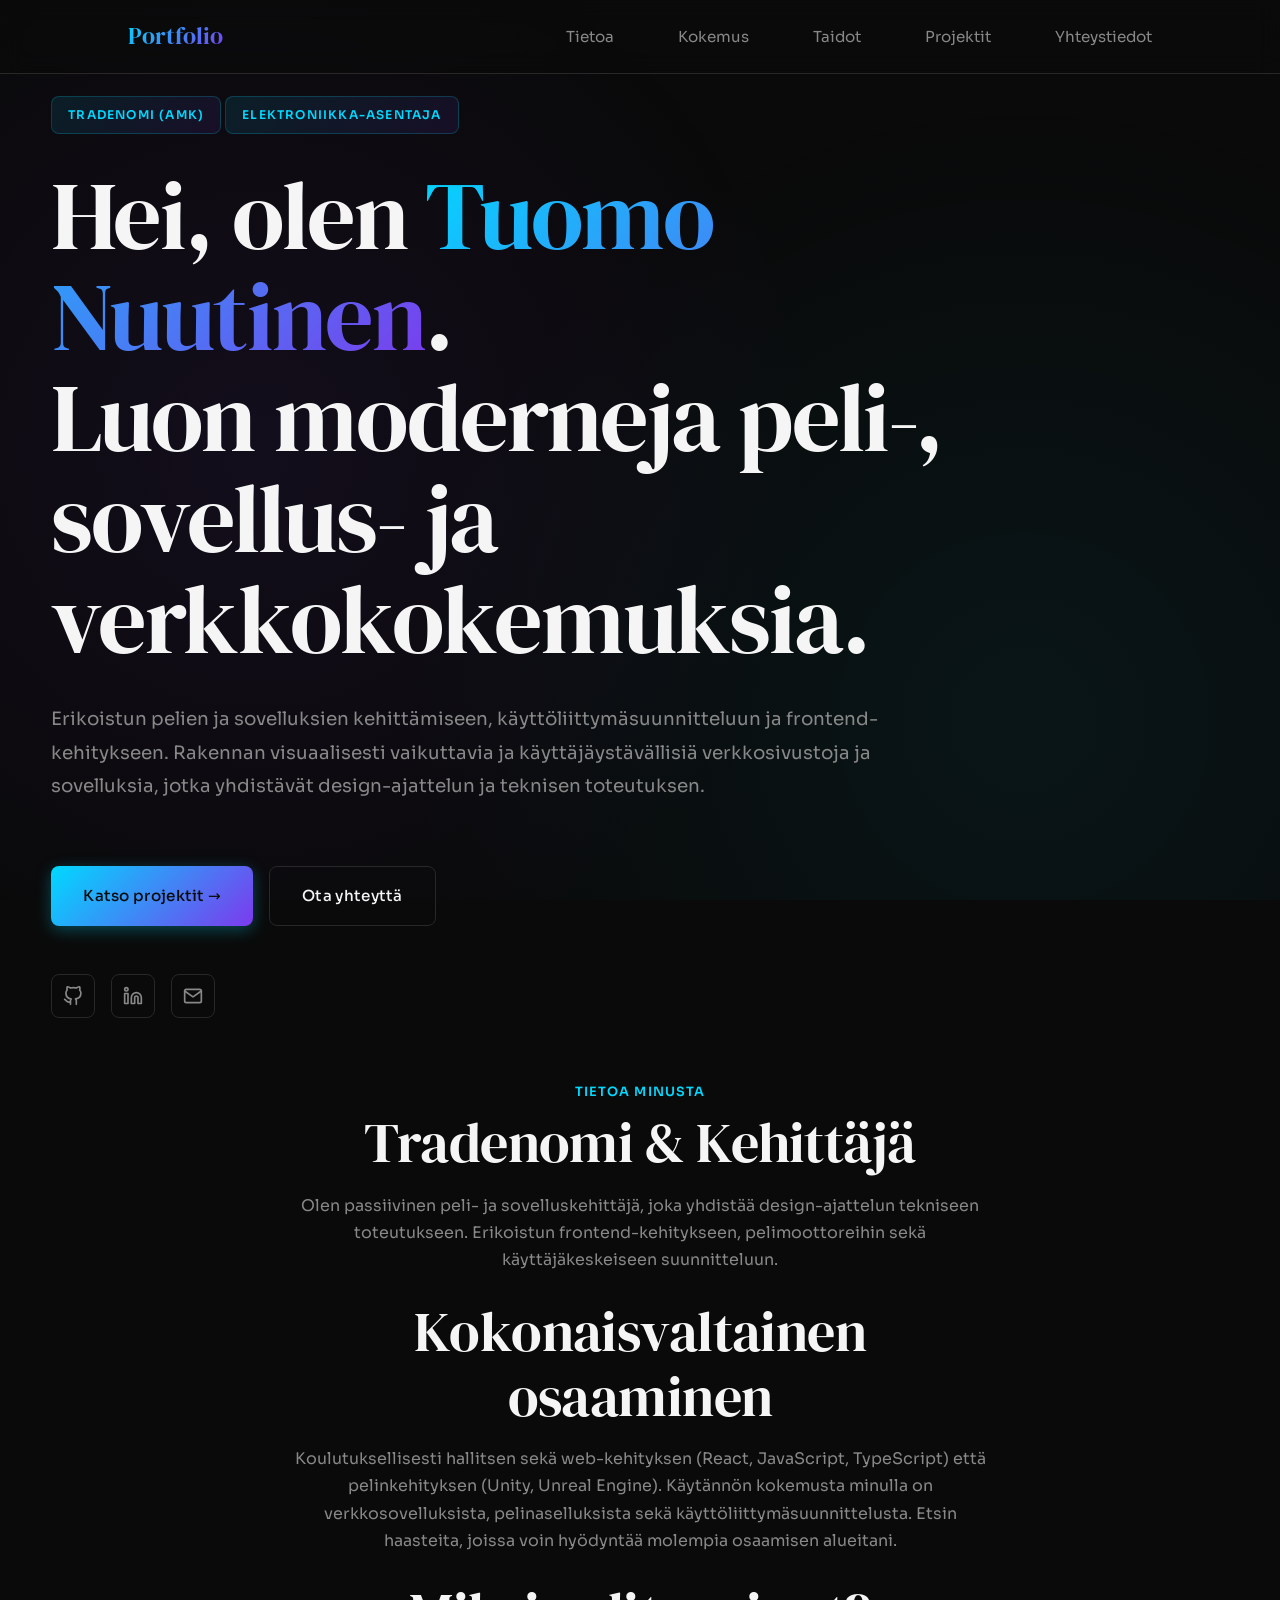
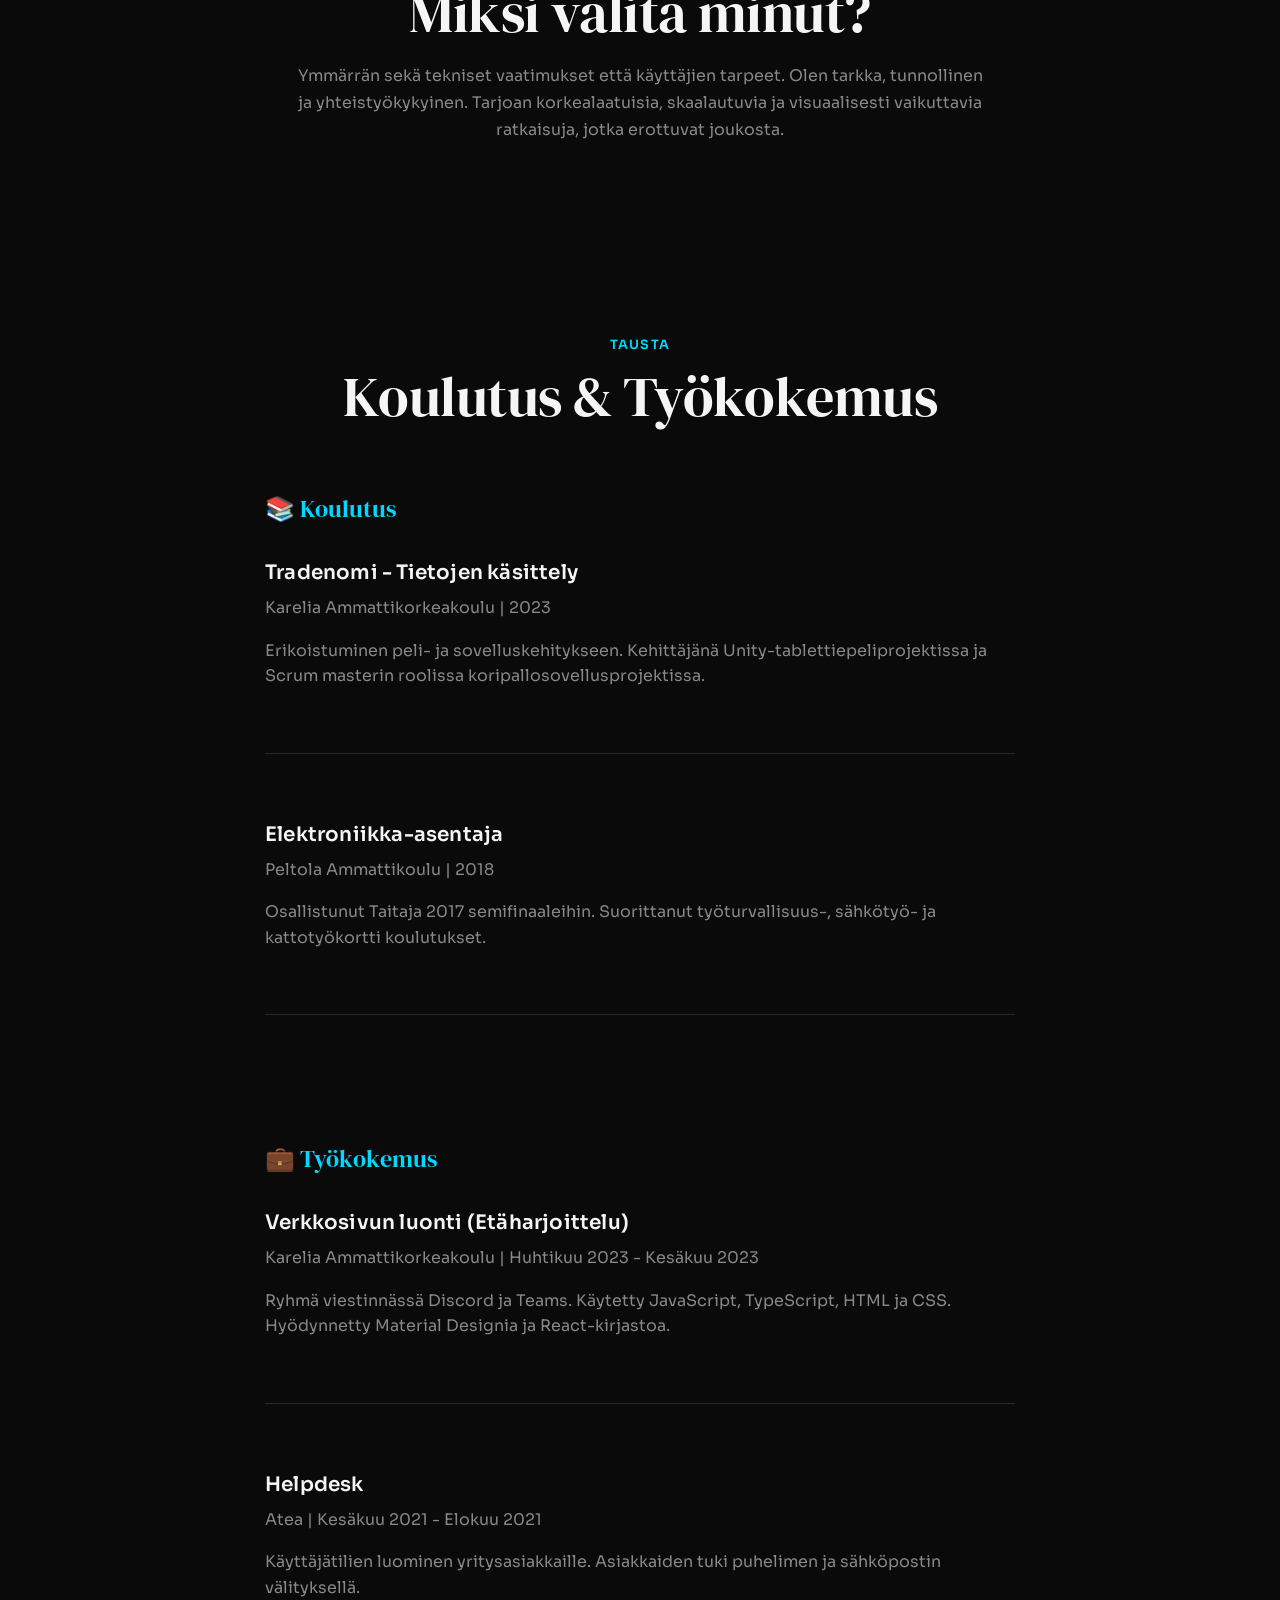
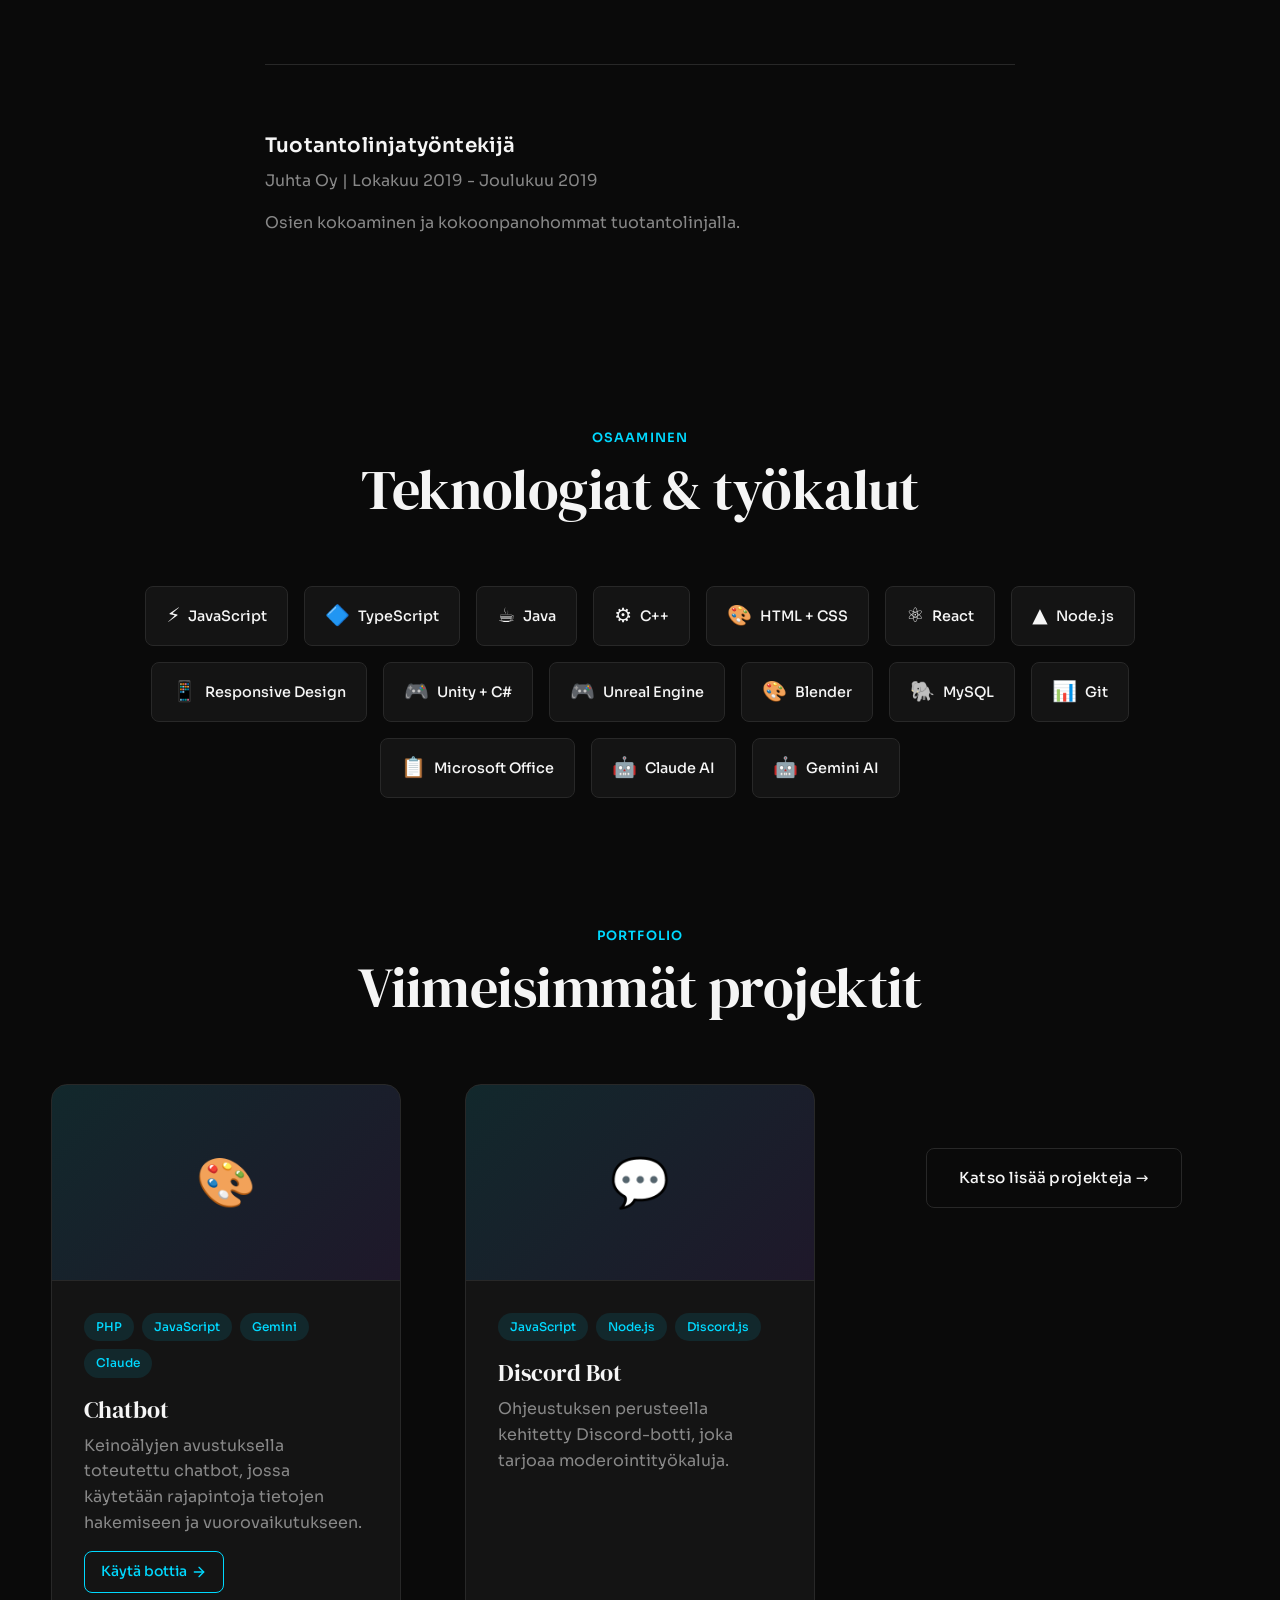
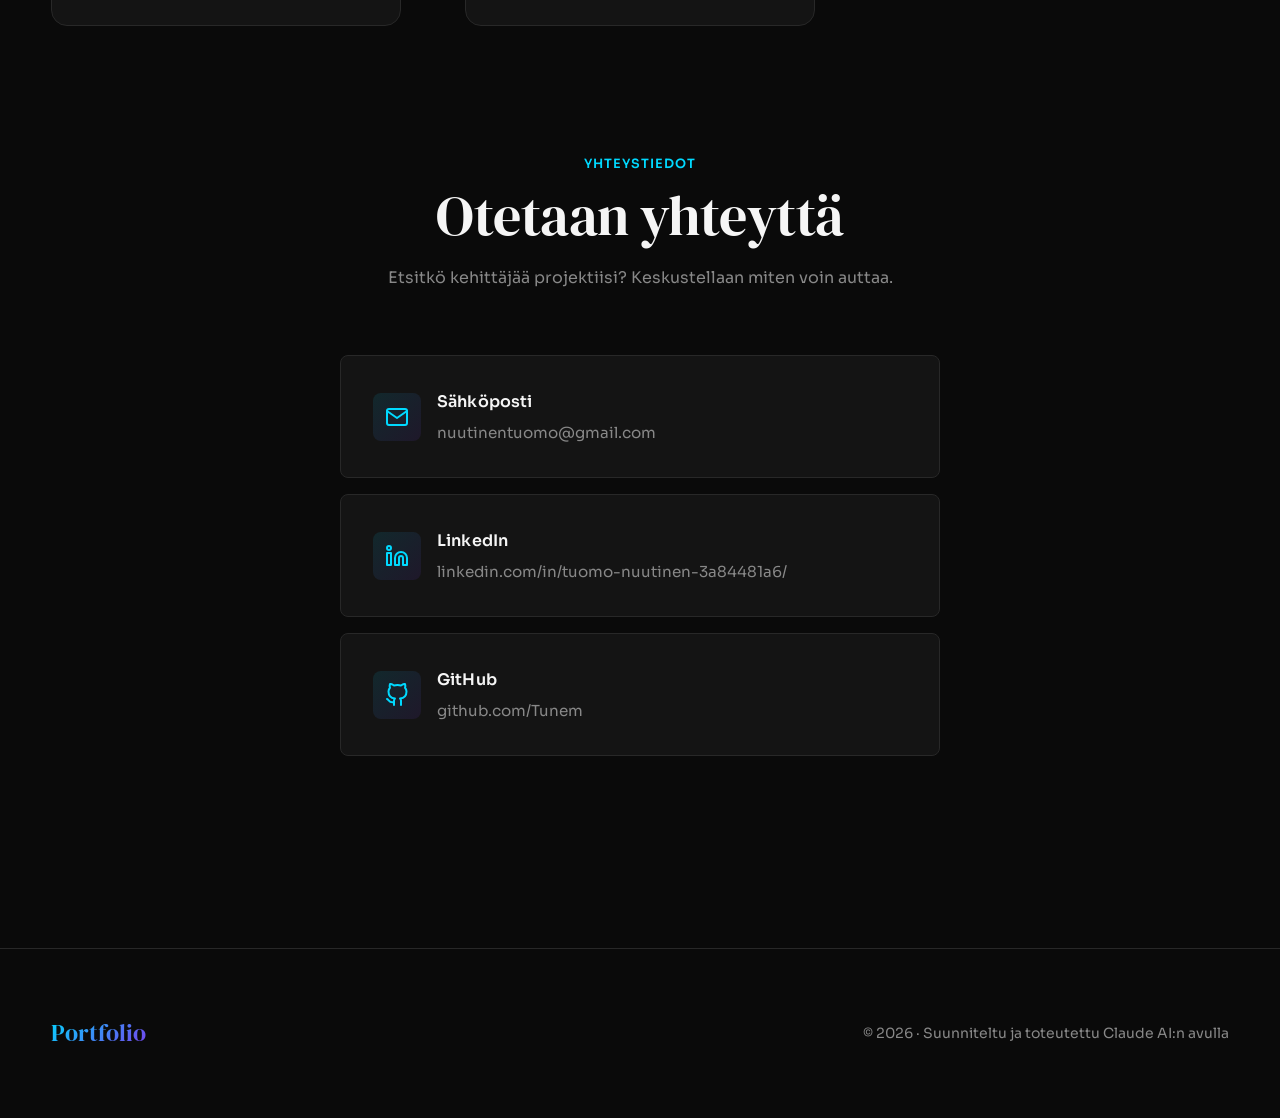
==== commit d07ef0aa: "Add files via upload" ====
--- a/index.html
+++ b/index.html
@@ -23,8 +23,9 @@
         <a href="#hero" class="nav__logo">Portfolio</a>
         <ul class="nav__links">
           <li><a href="#about" class="nav-link">Tietoa</a></li>
+          <li><a href="#experience" class="nav-link">Kokemus</a></li>
+          <li><a href="#skills" class="nav-link">Taidot</a></li>
           <li><a href="#projects" class="nav-link">Projektit</a></li>
-          <li><a href="#skills" class="nav-link">Taidot</a></li>
           <li><a href="#contact" class="nav-link">Yhteystiedot</a></li>
         </ul>
       </nav>
@@ -73,22 +74,121 @@
       <div class="container">
         <div class="section-header">
           <div class="section-header__label">Tietoa minusta</div>
-          <h2 class="section-header__title">Intohimona käyttäjäkokemukset</h2>
+          <h2 class="section-header__title">Tradenomi & Kehittäjä</h2>
           <p class="text-muted">
-            Olen intohimoinen web-kehittäjä, jolla on vahva tausta käyttöliittymäsuunnittelussa. 
-            Uskon, että parhaat digitaaliset tuotteet syntyvät, kun design ja kehitys kulkevat käsi kädessä.
+            Olen passiivinen peli- ja sovelluskehittäjä, joka yhdistää design-ajattelun tekniseen toteutukseen. 
+            Erikoistun frontend-kehitykseen, pelimoottoreihin sekä käyttäjäkeskeiseen suunnitteluun.
           </p><br>
-          <h2 class="section-header__title">Monipuolinen tausta</h2>
+          <h2 class="section-header__title">Kokonaisvaltainen osaaminen</h2>
           <p class="text-muted">
-            Vapaa-ajallani nautin uusien teknologioiden tutkimisesta, pelien pelaamisesta ja 
-            luovasta koodauksesta. Etsin jatkuvasti uusia haasteita, joissa voin yhdistää teknisen osaamiseni 
-            ja visuaalisen silmäni luodakseni jotain ainutlaatuista.
+            Koulutuksellisesti hallitsen sekä web-kehityksen (React, JavaScript, TypeScript) että pelinkehityksen 
+            (Unity, Unreal Engine). Käytännön kokemusta minulla on verkkosovelluksista, pelinaselluksista sekä 
+            käyttöliittymäsuunnittelusta. Etsin haasteita, joissa voin hyödyntää molempia osaamisen alueitani.
           </p><br>
           <h2 class="section-header__title">Miksi valita minut?</h2>
           <p class="text-muted">
-            Tarjoan kokonaisvaltaista lähestymistapaa projekteihin, jossa ymmärrän sekä tekniset vaatimukset että käyttäjien tarpeet. 
-            Olen sitoutunut luomaan korkealaatuisia, skaalautuvia ja visuaalisesti vaikuttavia digitaalisia kokemuksia, jotka erottuvat joukosta.
+            Ymmärrän sekä tekniset vaatimukset että käyttäjien tarpeet. Olen tarkka, tunnollinen ja 
+            yhteistyökykyinen. Tarjoan korkealaatuisia, skaalautuvia ja visuaalisesti vaikuttavia ratkaisuja, 
+            jotka erottuvat joukosta.
           </p>
+        </div>
+      </div>
+    </section>
+
+    <!-- About-osion jälkeen -->
+    <section id="experience" class="section">
+      <div class="container">
+        <div class="section-header">
+          <div class="section-header__label">Tausta</div>
+          <h2 class="section-header__title">Koulutus & Työkokemus</h2>
+        </div>
+    
+        <div style="max-width: 750px; margin: 0 auto;">
+          
+          <!-- KOULUTUS -->
+          <h3 style="color: var(--color-accent); margin-bottom: var(--space-lg); font-size: 1.5rem;">📚 Koulutus</h3>
+          
+          <div style="margin-bottom: var(--space-xl); padding-bottom: var(--space-xl); border-bottom: 1px solid var(--color-border);">
+            <h4>Tradenomi - Tietojen käsittely</h4>
+            <p class="text-muted" style="margin-top: 0.25rem;">Karelia Ammattikorkeakoulu | 2023</p>
+            <p style="margin-top: var(--space-md); color: var(--color-muted); line-height: 1.6;">
+              Erikoistuminen peli- ja sovelluskehitykseen. Kehittäjänä Unity-tablettiepeliprojektissa ja Scrum masterin roolissa koripallosovellusprojektissa.
+            </p>
+          </div>
+    
+          <div style="margin-bottom: var(--space-xl); padding-bottom: var(--space-xl); border-bottom: 1px solid var(--color-border);">
+            <h4>Elektroniikka-asentaja</h4>
+            <p class="text-muted" style="margin-top: 0.25rem;">Peltola Ammattikoulu | 2018</p>
+            <p style="margin-top: var(--space-md); color: var(--color-muted); line-height: 1.6;">
+              Osallistunut Taitaja 2017 semifinaaleihin. Suorittanut työturvallisuus-, sähkötyö- ja kattotyökortti koulutukset.
+            </p>
+          </div>
+    
+          <!-- TYÖKOKEMUS -->
+          <h3 style="color: var(--color-accent); margin-bottom: var(--space-lg); margin-top: var(--space-2xl); font-size: 1.5rem;">💼 Työkokemus</h3>
+          
+          <div style="margin-bottom: var(--space-xl); padding-bottom: var(--space-xl); border-bottom: 1px solid var(--color-border);">
+            <h4>Verkkosivun luonti (Etäharjoittelu)</h4>
+            <p class="text-muted" style="margin-top: 0.25rem;">Karelia Ammattikorkeakoulu | Huhtikuu 2023 - Kesäkuu 2023</p>
+            <p style="margin-top: var(--space-md); color: var(--color-muted); line-height: 1.6;">
+              Ryhmä viestinnässä Discord ja Teams. Käytetty JavaScript, TypeScript, HTML ja CSS. Hyödynnetty Material Designia ja React-kirjastoa.
+            </p>
+          </div>
+    
+          <div style="margin-bottom: var(--space-xl); padding-bottom: var(--space-xl); border-bottom: 1px solid var(--color-border);">
+            <h4>Helpdesk</h4>
+            <p class="text-muted" style="margin-top: 0.25rem;">Atea | Kesäkuu 2021 - Elokuu 2021</p>
+            <p style="margin-top: var(--space-md); color: var(--color-muted); line-height: 1.6;">
+              Käyttäjätilien luominen yritysasiakkaille. Asiakkaiden tuki puhelimen ja sähköpostin välityksellä.
+            </p>
+          </div>
+    
+          <div style="margin-bottom: var(--space-xl);">
+            <h4>Tuotantolinjatyöntekijä</h4>
+            <p class="text-muted" style="margin-top: 0.25rem;">Juhta Oy | Lokakuu 2019 - Joulukuu 2019</p>
+            <p style="margin-top: var(--space-md); color: var(--color-muted); line-height: 1.6;">
+              Osien kokoaminen ja kokoonpanohommat tuotantolinjalla.
+            </p>
+          </div>
+    
+        </div>
+      </div>
+    </section>
+
+    <!-- Skills Section -->
+    <section id="skills" class="section">
+      <div class="container">
+        <div class="section-header">
+          <div class="section-header__label">Osaaminen</div>
+          <h2 class="section-header__title">Teknologiat & työkalut</h2>
+        </div>
+    
+        <div style="display: flex; flex-wrap: wrap; gap: var(--space-md); justify-content: center;">
+          <!-- Ohjelmointi -->
+          <div class="skill-badge"><span class="skill-badge__icon">⚡</span>JavaScript</div>
+          <div class="skill-badge"><span class="skill-badge__icon">🔷</span>TypeScript</div>
+          <div class="skill-badge"><span class="skill-badge__icon">☕</span>Java</div>
+          <div class="skill-badge"><span class="skill-badge__icon">⚙️</span>C++</div>
+          <div class="skill-badge"><span class="skill-badge__icon">🎨</span>HTML + CSS</div>
+          
+          <!-- Frontend -->
+          <div class="skill-badge"><span class="skill-badge__icon">⚛️</span>React</div>
+          <div class="skill-badge"><span class="skill-badge__icon">▲</span>Node.js</div>
+          <div class="skill-badge"><span class="skill-badge__icon">📱</span>Responsive Design</div>
+          
+          <!-- Pelimootorit -->
+          <div class="skill-badge"><span class="skill-badge__icon">🎮</span>Unity + C#</div>
+          <div class="skill-badge"><span class="skill-badge__icon">🎮</span>Unreal Engine</div>
+          <div class="skill-badge"><span class="skill-badge__icon">🎨</span>Blender</div>
+          
+          <!-- Tietokannat & Työkalut -->
+          <div class="skill-badge"><span class="skill-badge__icon">🐘</span>MySQL</div>
+          <div class="skill-badge"><span class="skill-badge__icon">📊</span>Git</div>
+          <div class="skill-badge"><span class="skill-badge__icon">📋</span>Microsoft Office</div>
+          
+          <!-- AI -->
+          <div class="skill-badge"><span class="skill-badge__icon">🤖</span>Claude AI</div>
+          <div class="skill-badge"><span class="skill-badge__icon">🤖</span>Gemini AI</div>
         </div>
       </div>
     </section>
@@ -165,67 +265,6 @@
       </div>
     </section>
 
-    <!-- Skills Section -->
-    <section id="skills" class="section">
-      <div class="container">
-        <div class="section-header">
-          <div class="section-header__label">Osaaminen</div>
-          <h2 class="section-header__title">Teknologiat & työkalut</h2>
-        </div>
-
-        <div style="display: flex; flex-wrap: wrap; gap: var(--space-md); justify-content: center;">
-          <div class="skill-badge">
-            <span class="skill-badge__icon">⚛️</span>
-            React
-          </div>
-          <div class="skill-badge">
-            <span class="skill-badge__icon">▲</span>
-            Node.js
-          </div>
-          <div class="skill-badge">
-            <span class="skill-badge__icon">🔷</span>
-            TypeScript
-          </div>
-          <div class="skill-badge">
-            <span class="skill-badge__icon">⚡</span>
-            JavaScript
-          </div>
-          <div class="skill-badge">
-            <span class="skill-badge__icon">🎨</span>
-            HTML + CSS
-          </div>
-          <div class="skill-badge">
-            <span class="skill-badge__icon">📱</span>
-            Responsive Design
-          </div>
-          <div class="skill-badge">
-            <span class="skill-badge__icon">🐘</span>
-            MySQL
-          </div>
-          <div class="skill-badge">
-            <span class="skill-badge__icon">📊</span>
-            Git
-          </div>
-          <div class="skill-badge">
-            <span class="skill-badge__icon">🎮</span>
-            Unity + C#
-          </div>
-          <div class="skill-badge">
-            <span class="skill-badge__icon">🎮</span>
-            Unreal Engine + C++
-          </div>
-          <div class="skill-badge">
-            <span class="skill-badge__icon">🤖</span>
-            Claude AI
-          </div>
-          <div class="skill-badge">
-            <span class="skill-badge__icon">🤖</span>
-            Gemini AI
-          </div>
-        </div>
-      </div>
-    </section>
-
     <!-- Contact Section -->
     <section id="contact" class="section">
       <div class="container">
--- a/styles.css
+++ b/styles.css
@@ -132,7 +132,7 @@
 }
 
 .section { 
-  padding-block: var(--space-2xl); 
+  padding-block: var(--space-xl); 
 }
 
 .flex { 
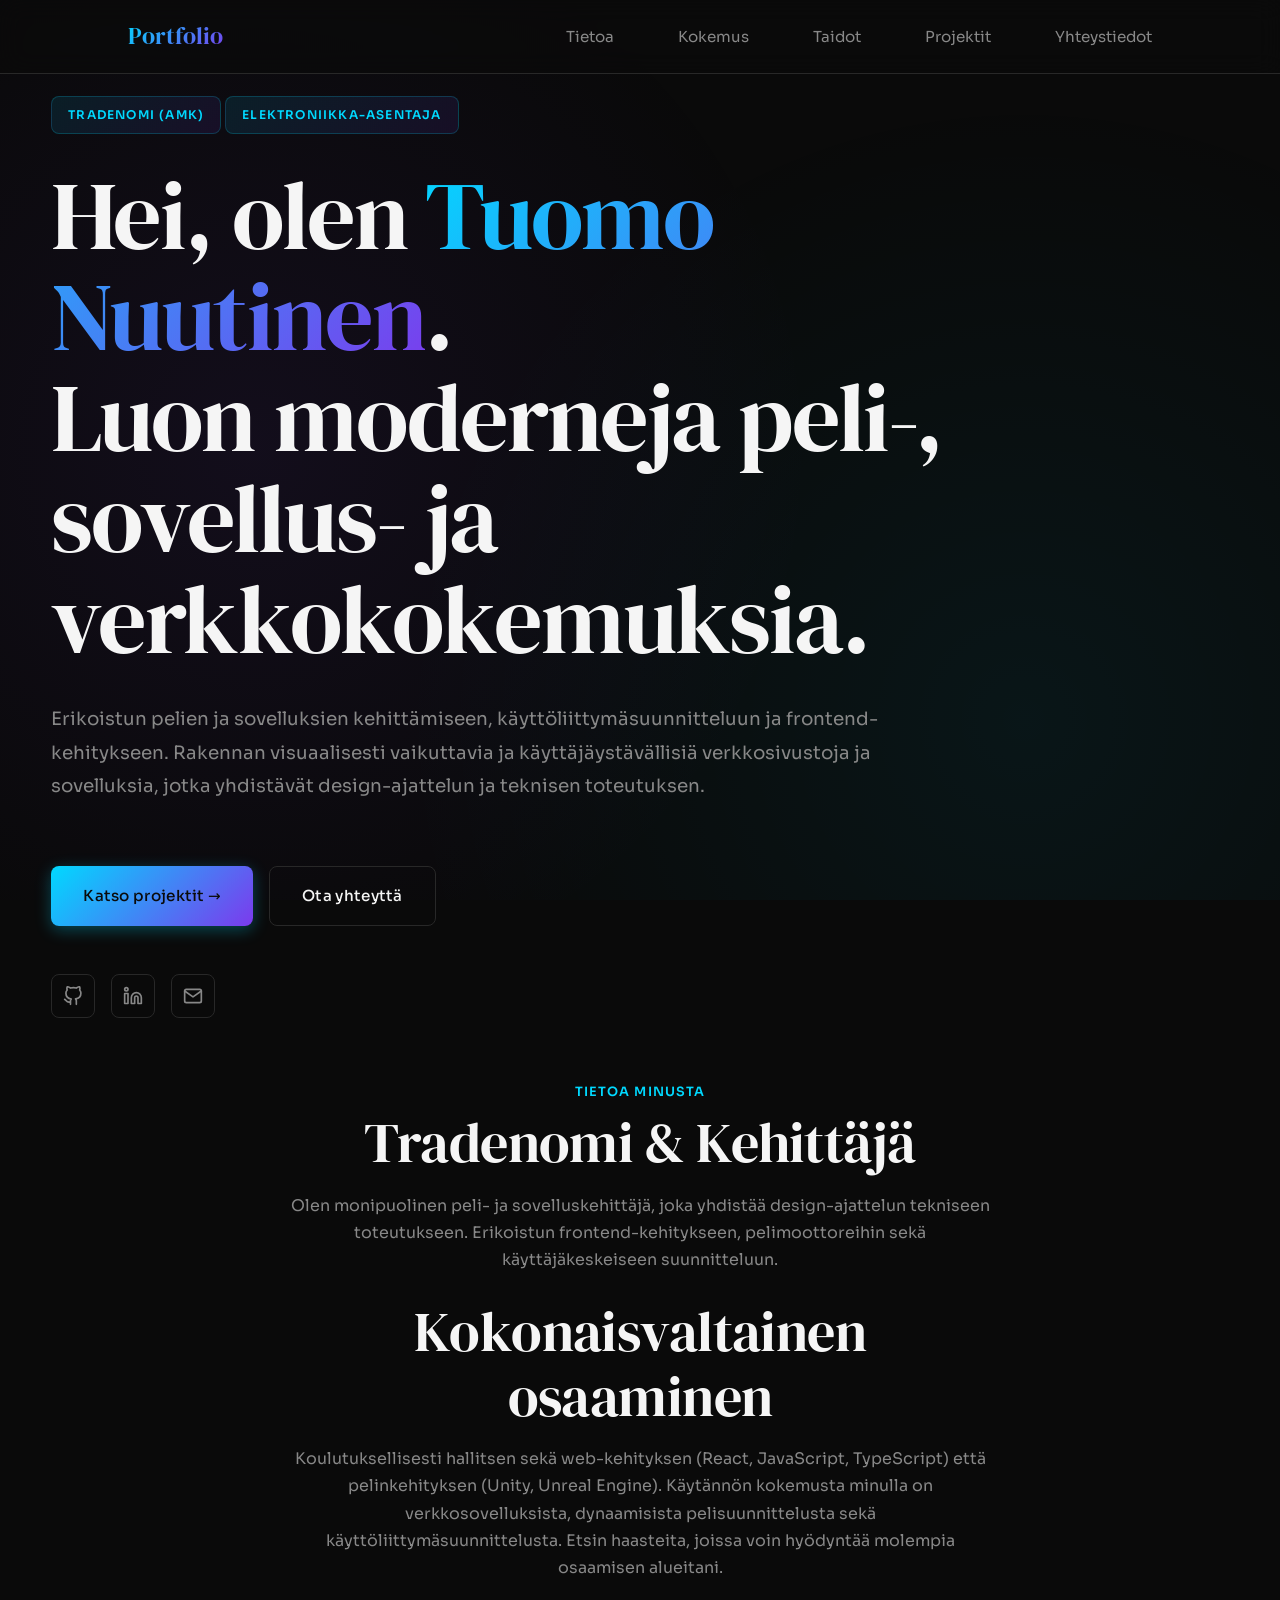
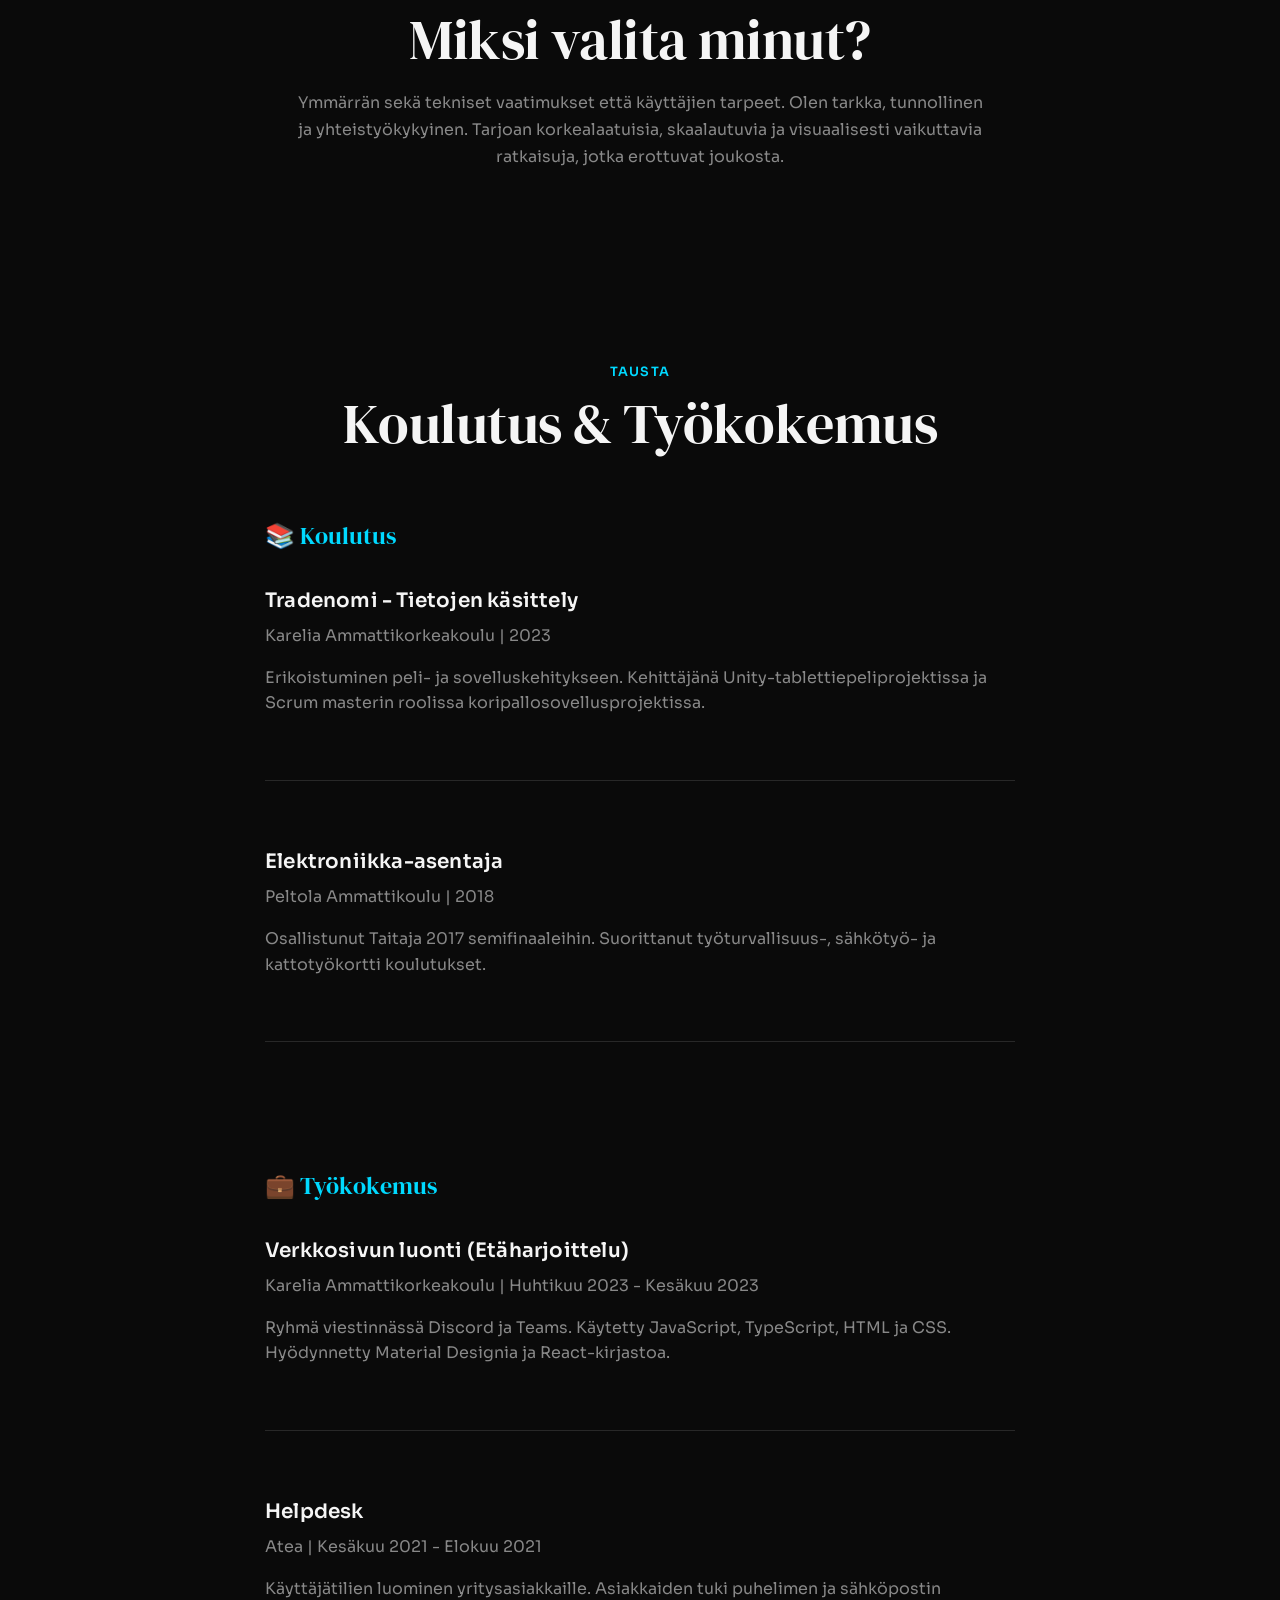
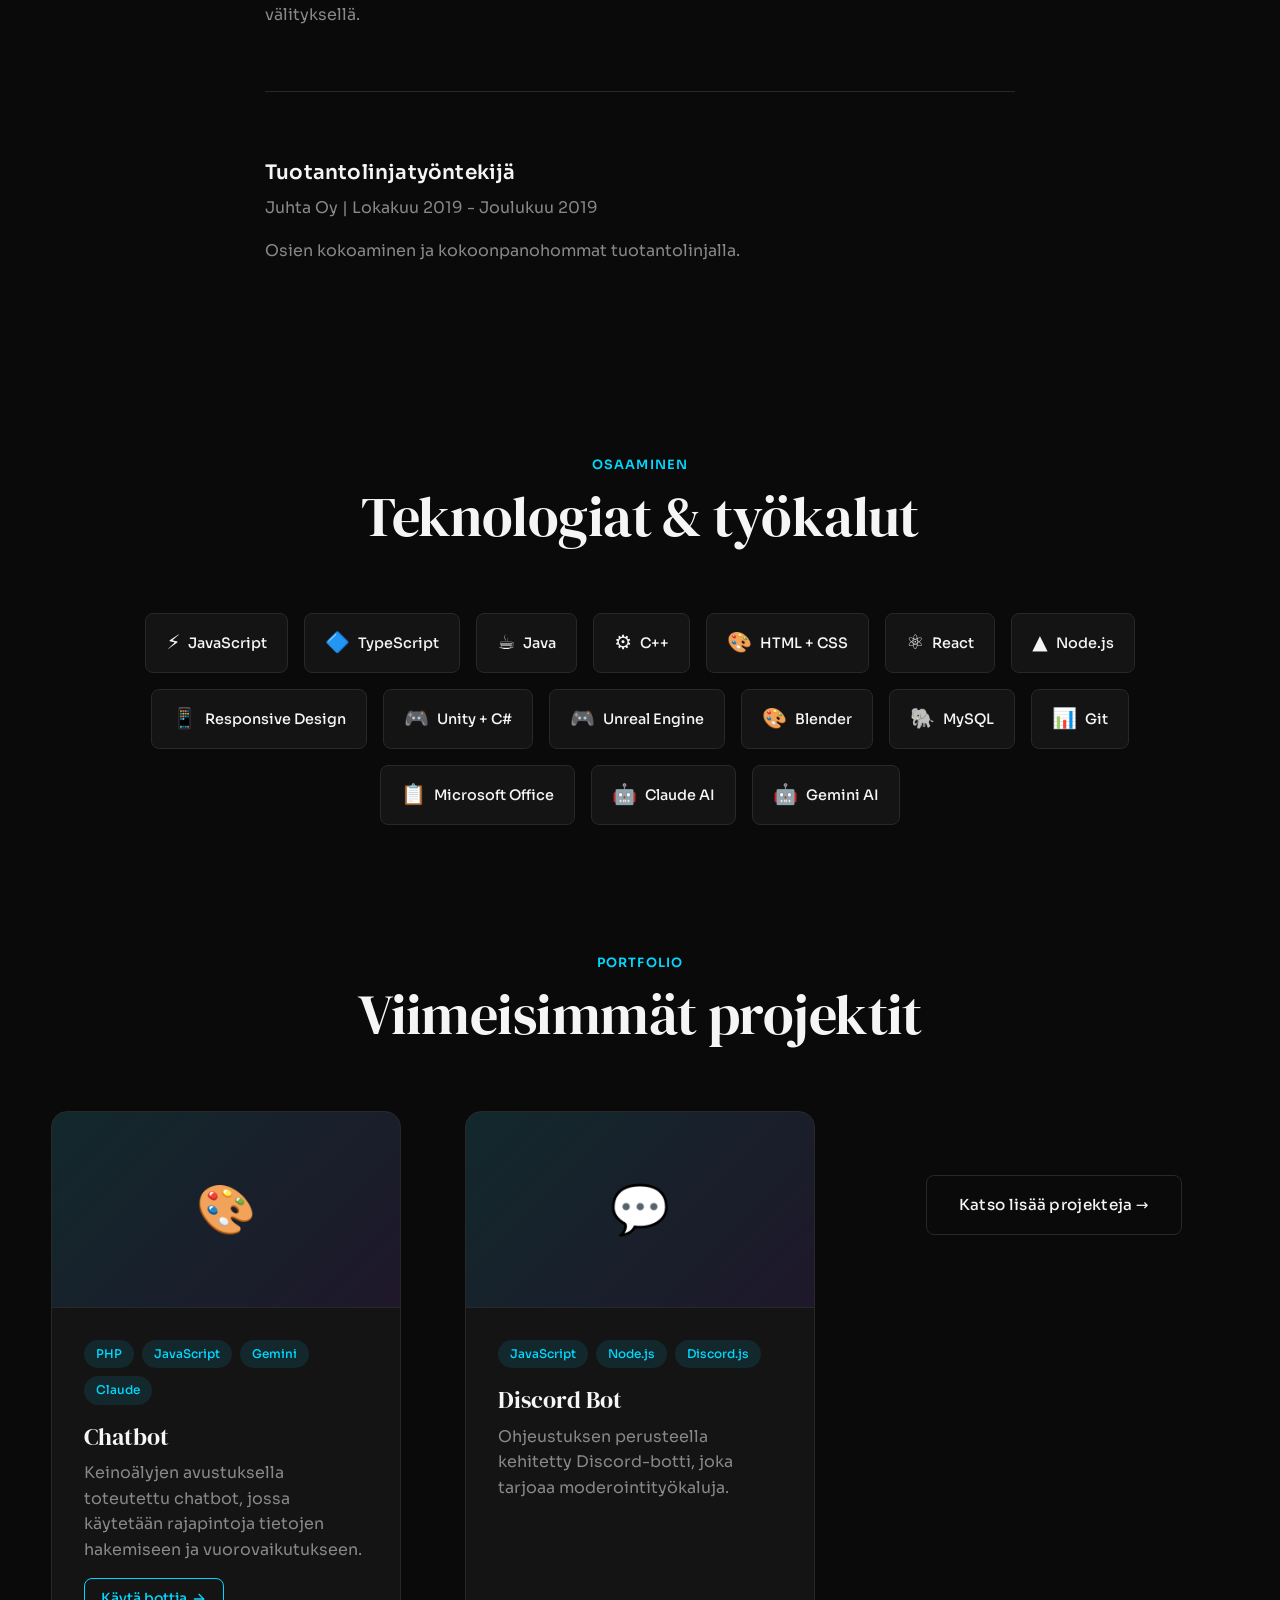
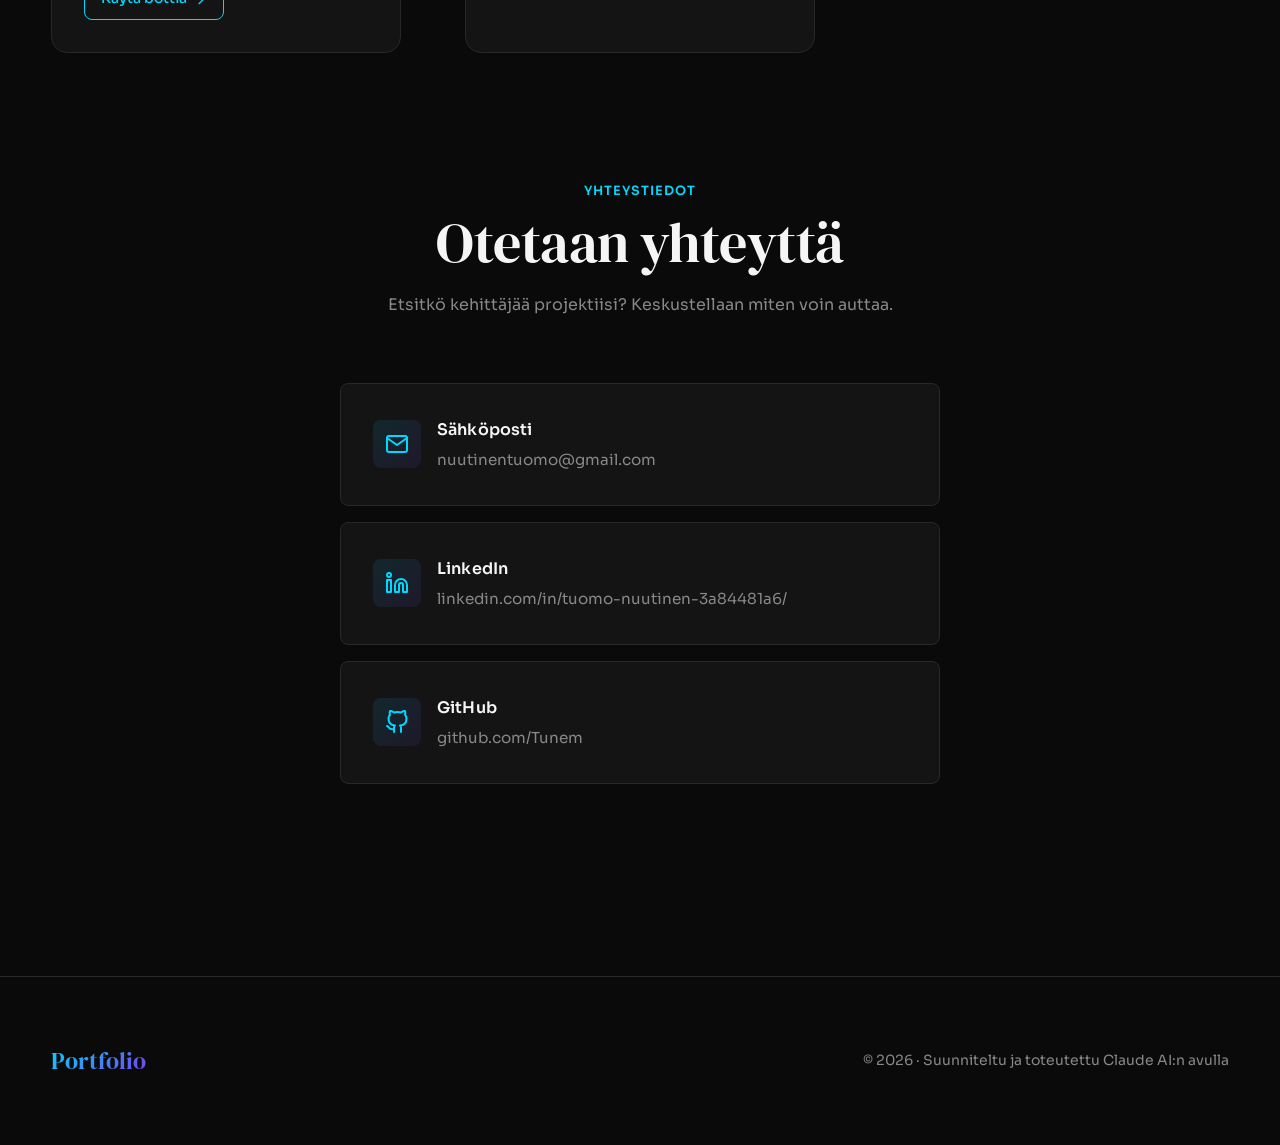
==== commit 974d7ab5: "Add files via upload" ====
--- a/index.html
+++ b/index.html
@@ -76,13 +76,13 @@
           <div class="section-header__label">Tietoa minusta</div>
           <h2 class="section-header__title">Tradenomi & Kehittäjä</h2>
           <p class="text-muted">
-            Olen passiivinen peli- ja sovelluskehittäjä, joka yhdistää design-ajattelun tekniseen toteutukseen. 
+            Olen monipuolinen peli- ja sovelluskehittäjä, joka yhdistää design-ajattelun tekniseen toteutukseen. 
             Erikoistun frontend-kehitykseen, pelimoottoreihin sekä käyttäjäkeskeiseen suunnitteluun.
           </p><br>
           <h2 class="section-header__title">Kokonaisvaltainen osaaminen</h2>
           <p class="text-muted">
             Koulutuksellisesti hallitsen sekä web-kehityksen (React, JavaScript, TypeScript) että pelinkehityksen 
-            (Unity, Unreal Engine). Käytännön kokemusta minulla on verkkosovelluksista, pelinaselluksista sekä 
+            (Unity, Unreal Engine). Käytännön kokemusta minulla on verkkosovelluksista, dynaamisista pelisuunnittelusta sekä 
             käyttöliittymäsuunnittelusta. Etsin haasteita, joissa voin hyödyntää molempia osaamisen alueitani.
           </p><br>
           <h2 class="section-header__title">Miksi valita minut?</h2>
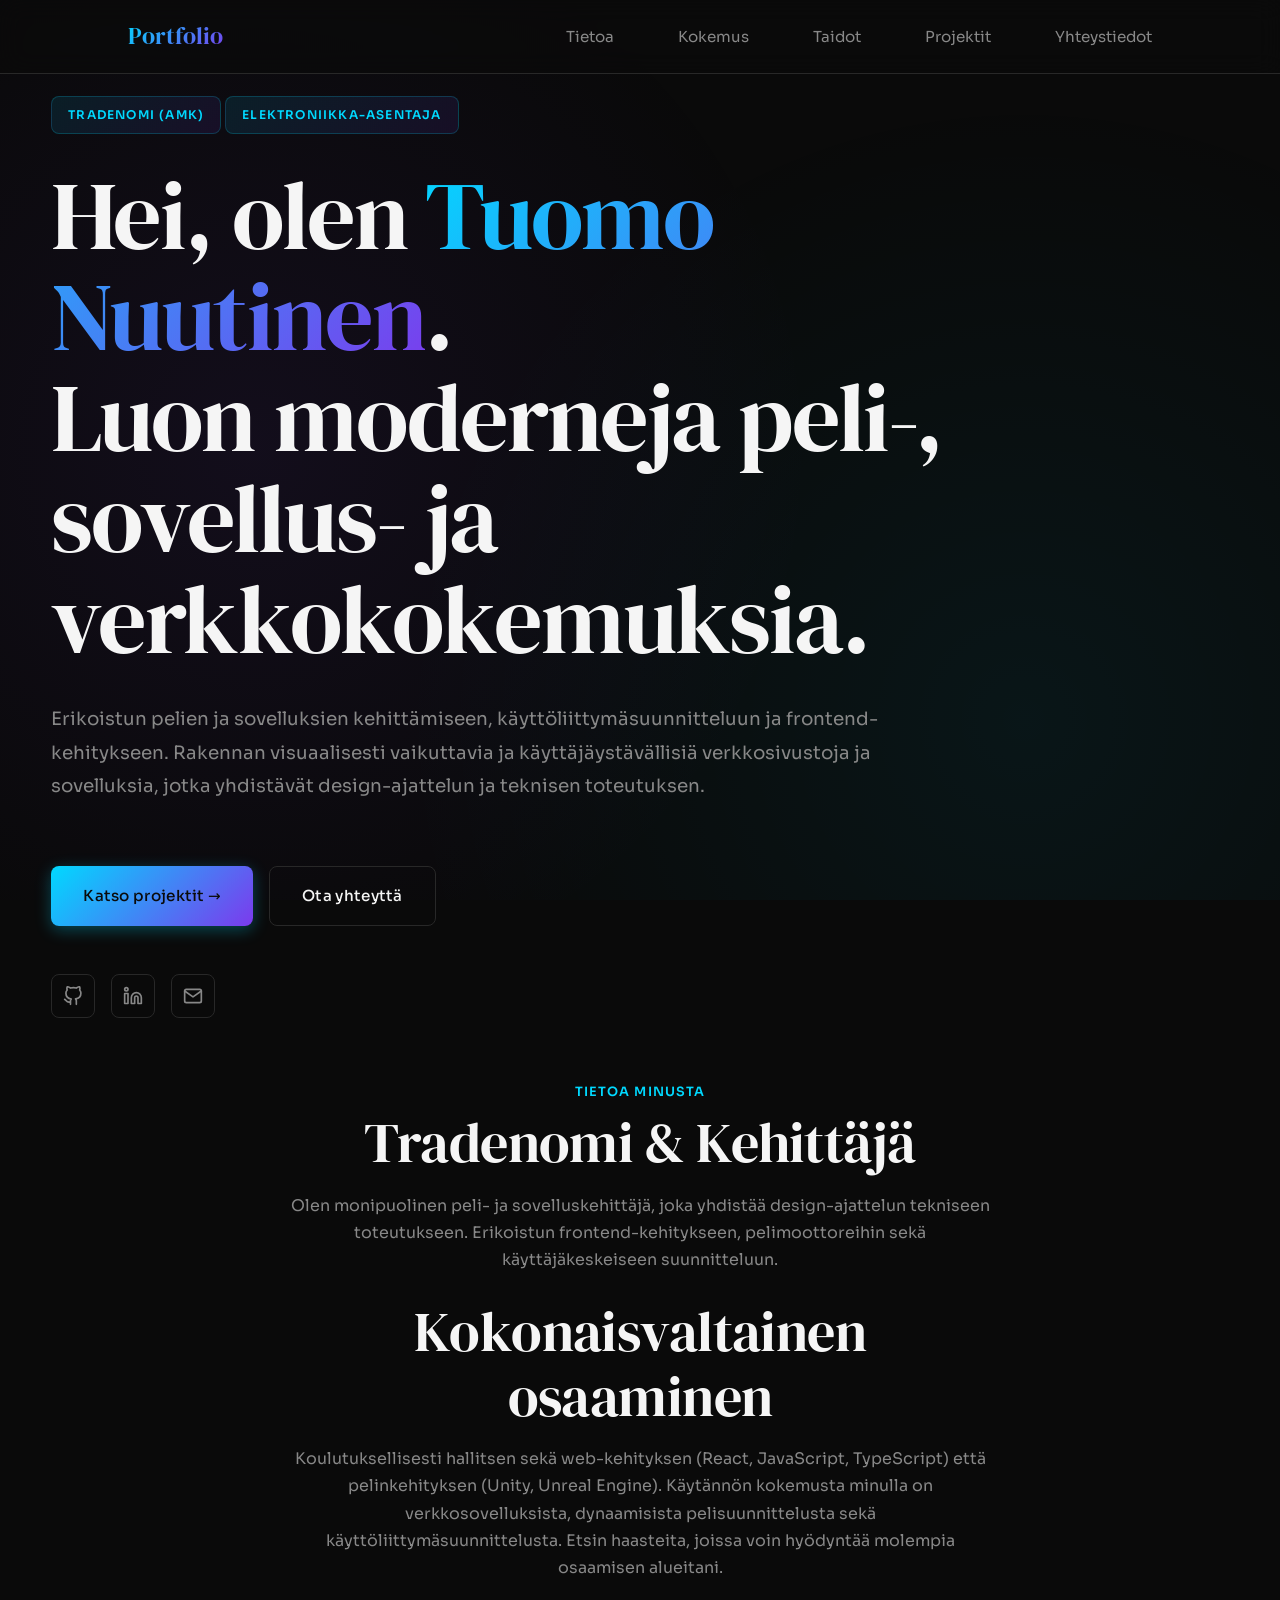
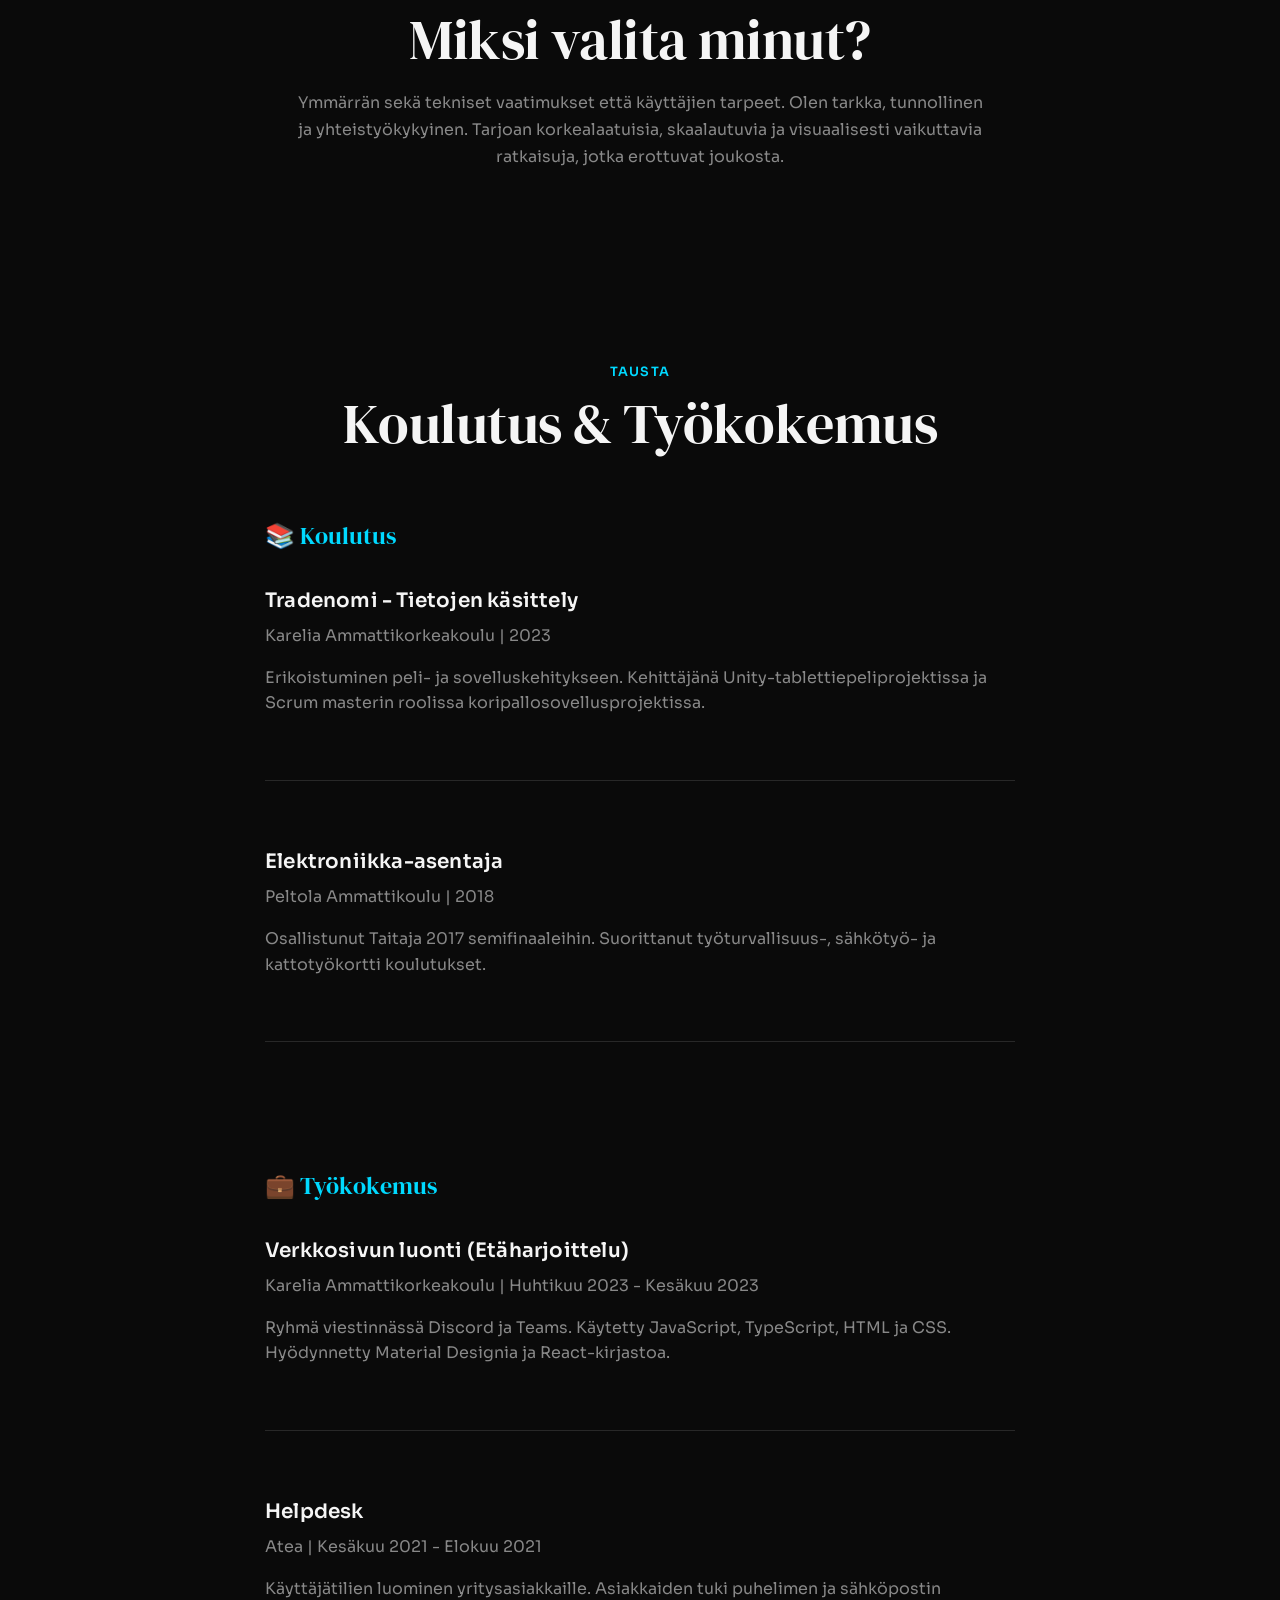
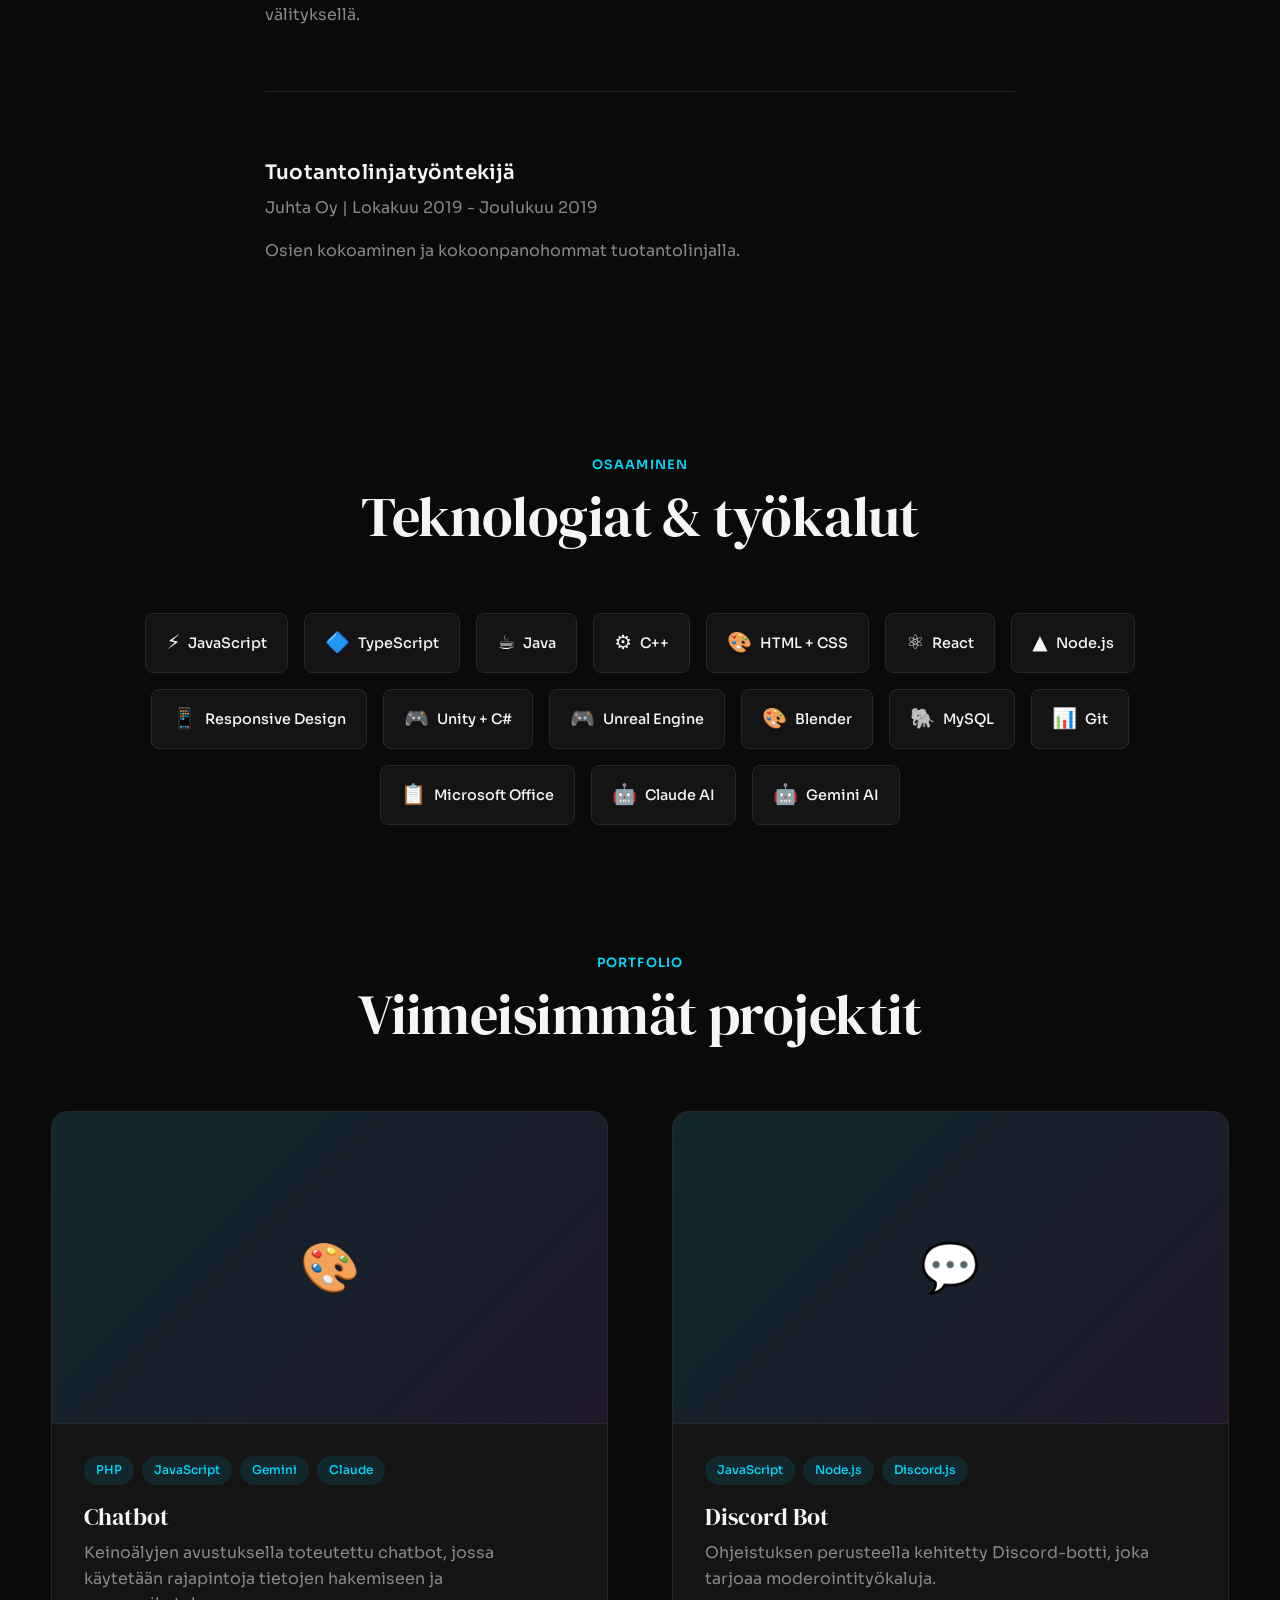
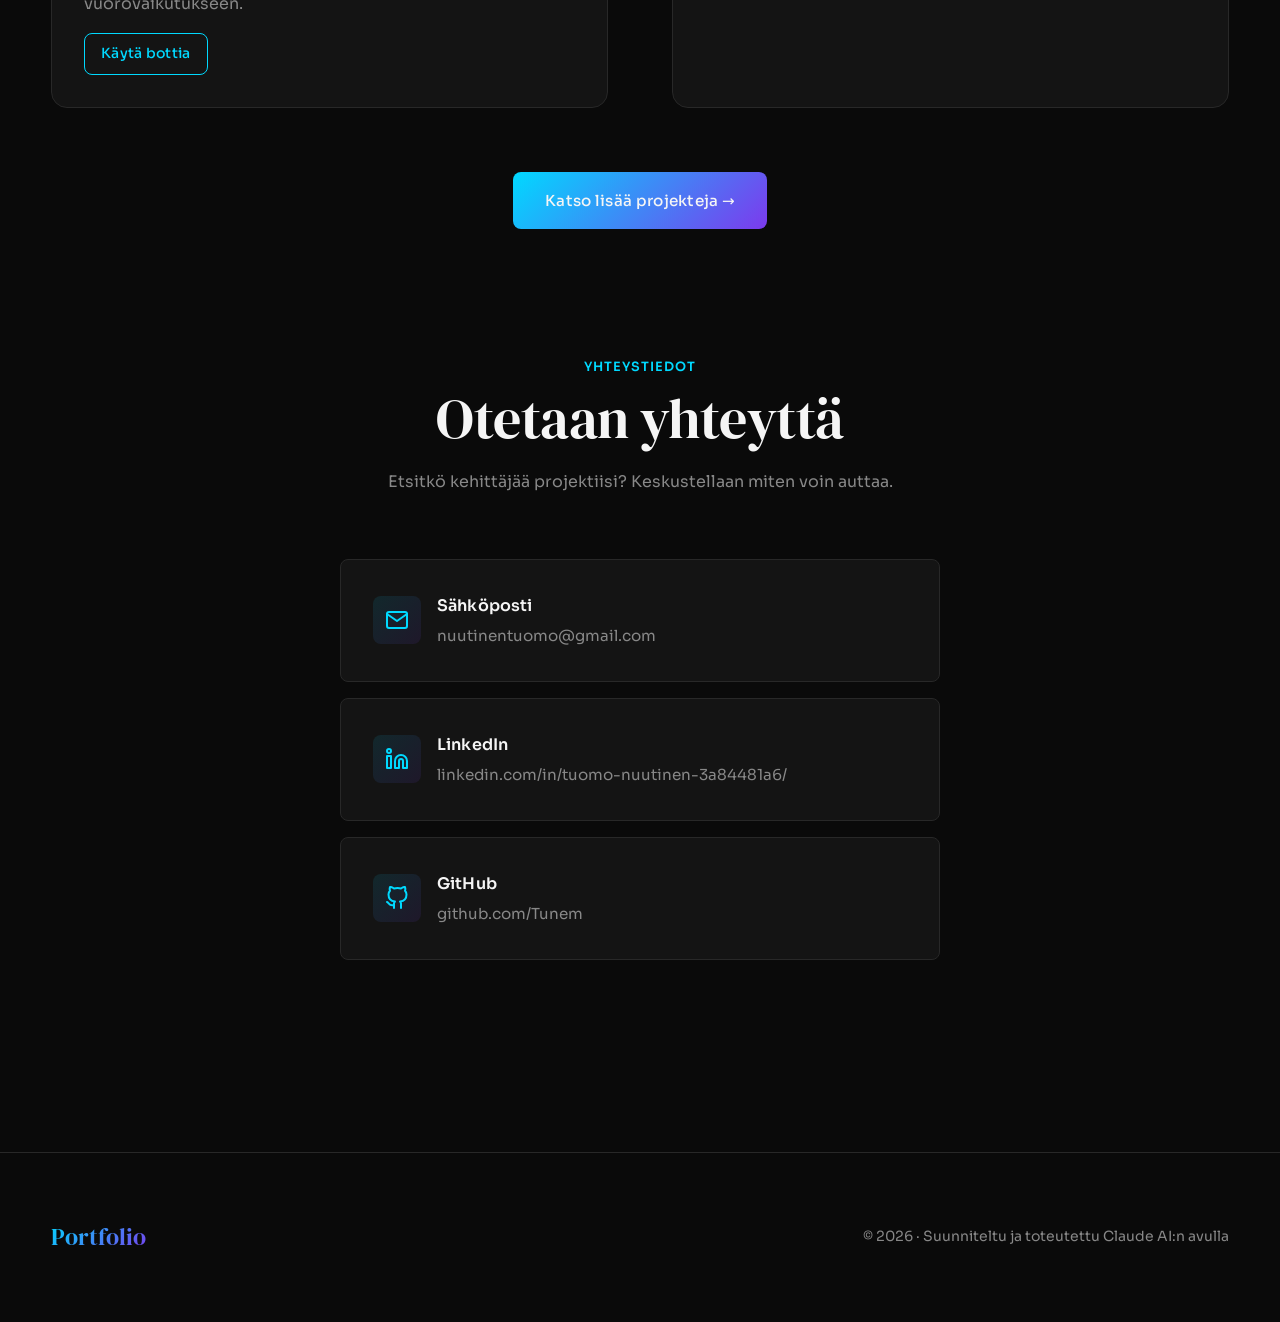
==== commit 33466d84: "Add files via upload" ====
--- a/index.html
+++ b/index.html
@@ -25,7 +25,7 @@
           <li><a href="#about" class="nav-link">Tietoa</a></li>
           <li><a href="#experience" class="nav-link">Kokemus</a></li>
           <li><a href="#skills" class="nav-link">Taidot</a></li>
-          <li><a href="#projects" class="nav-link">Projektit</a></li>
+          <li><a href="projects.html" class="nav-link">Projektit</a></li>
           <li><a href="#contact" class="nav-link">Yhteystiedot</a></li>
         </ul>
       </nav>
@@ -51,7 +51,7 @@
             ja sovelluksia, jotka yhdistävät design-ajattelun ja teknisen toteutuksen.
           </p>
           <div class="hero__cta animate-fade-up delay-3">
-            <a href="#projects" class="btn btn--primary">Katso projektit →</a>
+            <a href="/projects.html" class="btn btn--primary">Katso projektit →</a>
             <a href="#contact" class="btn btn--outline">Ota yhteyttä</a>
           </div>
           <div class="social-links animate-fade-up delay-4" style="margin-top: 3rem;">
@@ -205,6 +205,7 @@
           
           <!-- Project 1 -->
           <div class="project-card">
+            <a href="https://github.com/Tunem/chatbot" target="_blank">
               <div class="project-card__image">
                 🎨
               </div>
@@ -215,54 +216,48 @@
                   <span class="project-card__tag">Gemini</span>
                   <span class="project-card__tag">Claude</span>
                 </div>
-                <a href="https://github.com/Tunem/chatbot" target="_blank" class="project-card__link">
                   <h3 class="project-card__title">
                     Chatbot
                     <svg class="project-card__link-icon" width="18" height="18" viewBox="0 0 24 24" fill="none" stroke="currentColor" stroke-width="2" stroke-linecap="round" stroke-linejoin="round"><path d="M18 13v6a2 2 0 0 1-2 2H5a2 2 0 0 1-2-2V8a2 2 0 0 1 2-2h6"></path><polyline points="15 3 21 3 21 9"></polyline><line x1="10" y1="14" x2="21" y2="3"></line></svg>
                   </h3>
-                </a>
-                <p class="project-card__description">
-                  Keinoälyjen avustuksella toteutettu chatbot, jossa käytetään rajapintoja tietojen hakemiseen ja vuorovaikutukseen.
-                </p>
-                <a href="https://tuomo-nuutinen.infinityfreeapp.com" target="_blank" class="project-card__demo-link">
+                  <p class="project-card__description">
+                    Keinoälyjen avustuksella toteutettu chatbot, jossa käytetään rajapintoja tietojen hakemiseen ja vuorovaikutukseen.
+                  </p>
+                <a href="https://tuomo-nuutinen.infinityfreeapp.com" target="_blank" class="btn project-card__demo-link">
                   Käytä bottia
-                  <svg width="16" height="16" viewBox="0 0 24 24" fill="none" stroke="currentColor" stroke-width="2" stroke-linecap="round" stroke-linejoin="round">
-                    <path d="M5 12h14"></path>
-                    <path d="m12 5 7 7-7 7"></path>
-                  </svg>
                 </a>
               </div>
-            </div>
+              </a>
+          </div>
             
           <!-- Project 2 -->
           <div class="project-card">
-              <div class="project-card__image">
-                💬
+            <a href="https://github.com/Tunem/maid-bot" target="_blank">
+            <div class="project-card__image">
+              💬
+            </div>
+            <div class="project-card__content">
+              <div class="project-card__tags">
+                <span class="project-card__tag">JavaScript</span>
+                <span class="project-card__tag">Node.js</span>
+                <span class="project-card__tag">Discord.js</span>
               </div>
-              <div class="project-card__content">
-                <div class="project-card__tags">
-                  <span class="project-card__tag">JavaScript</span>
-                  <span class="project-card__tag">Node.js</span>
-                  <span class="project-card__tag">Discord.js</span>
-                </div>
-                <a href="https://github.com/Tunem/maid-bot" target="_blank" class="project-card__link">
-                  <h3 class="project-card__title">
-                    Discord Bot
-                    <svg class="project-card__link-icon" width="18" height="18" viewBox="0 0 24 24" fill="none" stroke="currentColor" stroke-width="2" stroke-linecap="round" stroke-linejoin="round"><path d="M18 13v6a2 2 0 0 1-2 2H5a2 2 0 0 1-2-2V8a2 2 0 0 1 2-2h6"></path><polyline points="15 3 21 3 21 9"></polyline><line x1="10" y1="14" x2="21" y2="3"></line></svg>
-                  </h3>
-                </a>
-                <p class="project-card__description">
-                  Ohjeustuksen perusteella kehitetty Discord-botti, joka tarjoaa moderointityökaluja.
-                </p>
-              </div>
-            </div>
-          <!-- Project 3 -->
+                <h3 class="project-card__title">
+                  Discord Bot
+                  <svg class="project-card__link-icon" width="18" height="18" viewBox="0 0 24 24" fill="none" stroke="currentColor" stroke-width="2" stroke-linecap="round" stroke-linejoin="round"><path d="M18 13v6a2 2 0 0 1-2 2H5a2 2 0 0 1-2-2V8a2 2 0 0 1 2-2h6"></path><polyline points="15 3 21 3 21 9"></polyline><line x1="10" y1="14" x2="21" y2="3"></line></svg>
+                </h3>
+              <p class="project-card__description">
+                Ohjeistuksen perusteella kehitetty Discord-botti, joka tarjoaa moderointityökaluja.
+              </p>
+            </div>
+            </a>
+          </div>
+
+        </div>
 
         <div style="text-align: center; margin-top: var(--space-xl);">
-          <a href="projects.html" class="btn btn--outline">Katso lisää projekteja →</a>
-        </div>
-
-      </div>
+          <a href="projects.html" class="btn btn--project">Katso lisää projekteja →</a>
+        </div>
     </section>
 
     <!-- Contact Section -->
@@ -404,6 +399,12 @@
       el.style.animationPlayState = 'paused';
       observer.observe(el);
     });
+
+    // Projektit-linkin aktiivinen tila (kun projects.html sivulla)
+    const projectsLink = document.querySelector('a[href="/projects.html"]');
+      if (projectsLink && window.location.pathname.includes('projects.html')) {
+        projectsLink.classList.add('active');
+      }
   </script>
 
 </body>
--- a/styles.css
+++ b/styles.css
@@ -345,6 +345,10 @@
   background: rgba(0, 217, 255, 0.05);
 }
 
+.btn--project { 
+  background: linear-gradient(135deg, var(--color-accent) 0%, var(--color-accent-2) 100%); 
+}
+
 /* Social Links */
 .social-links {
   display: flex;
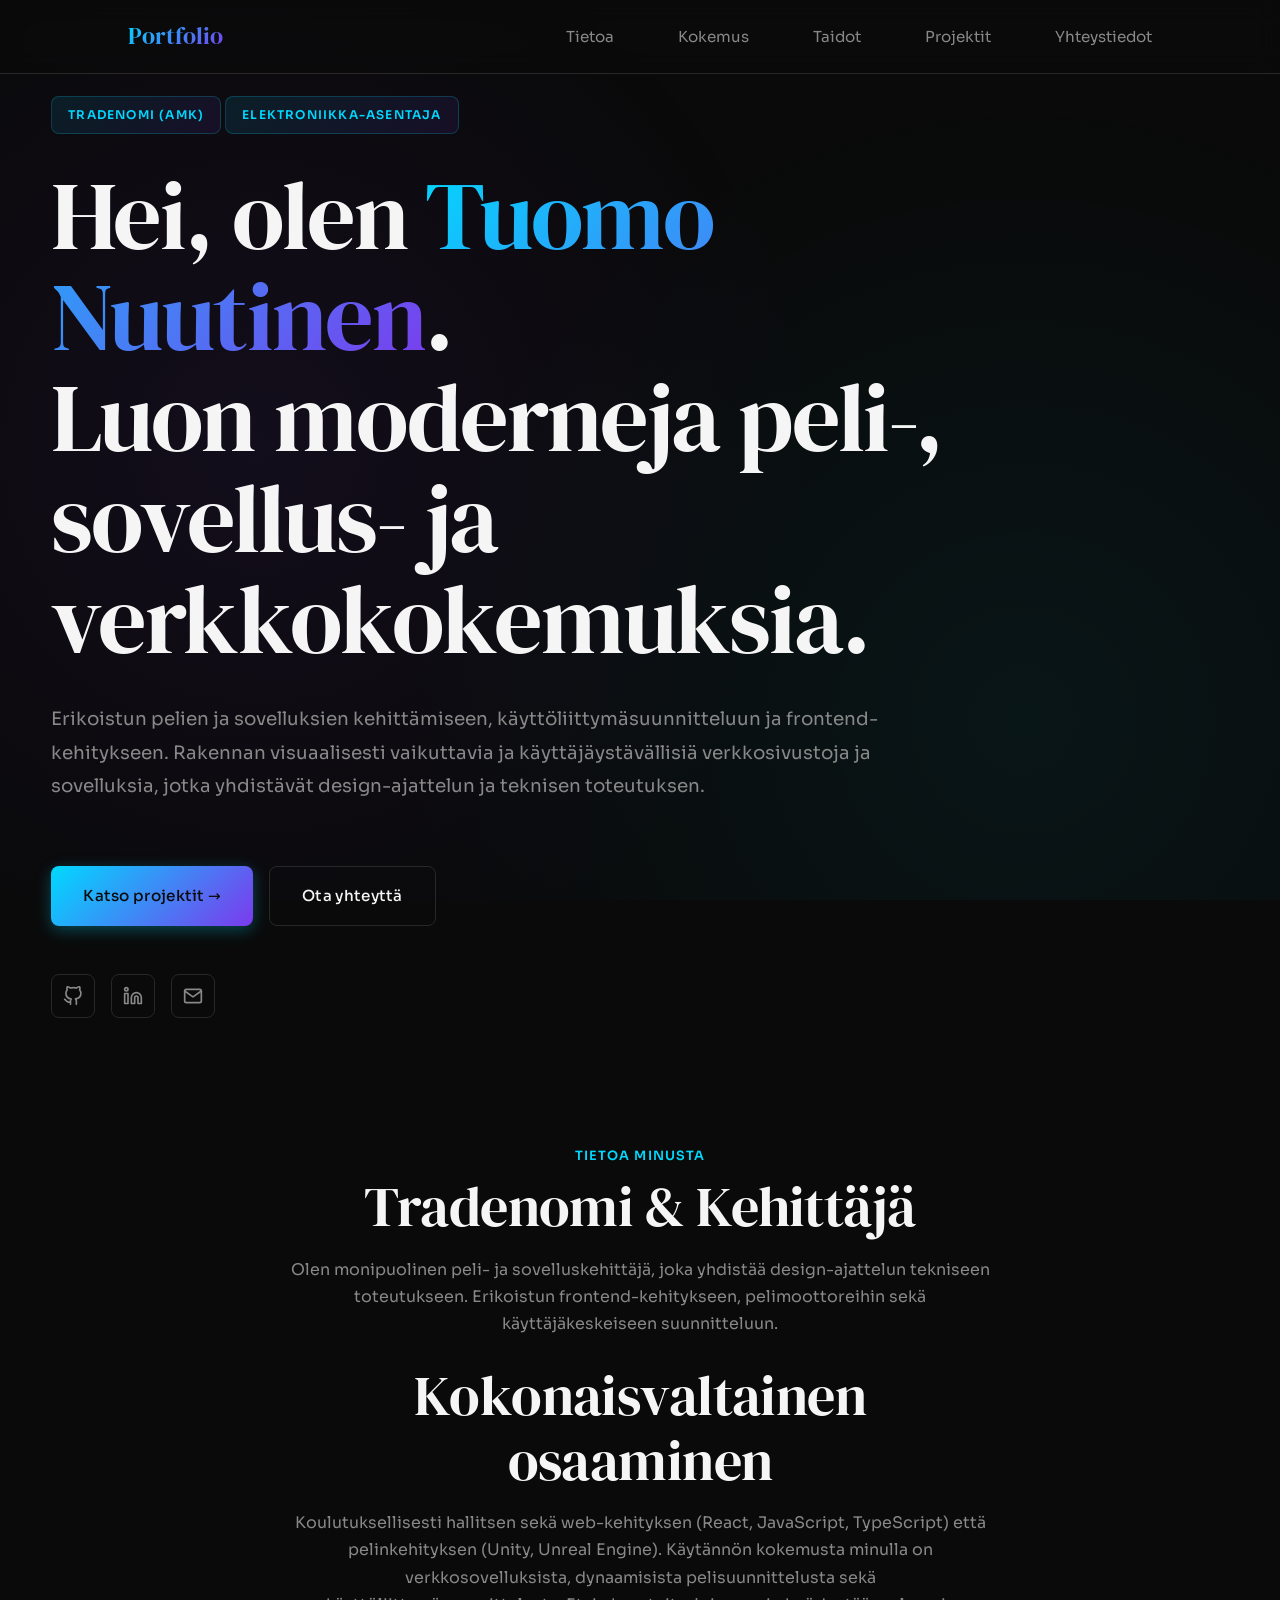
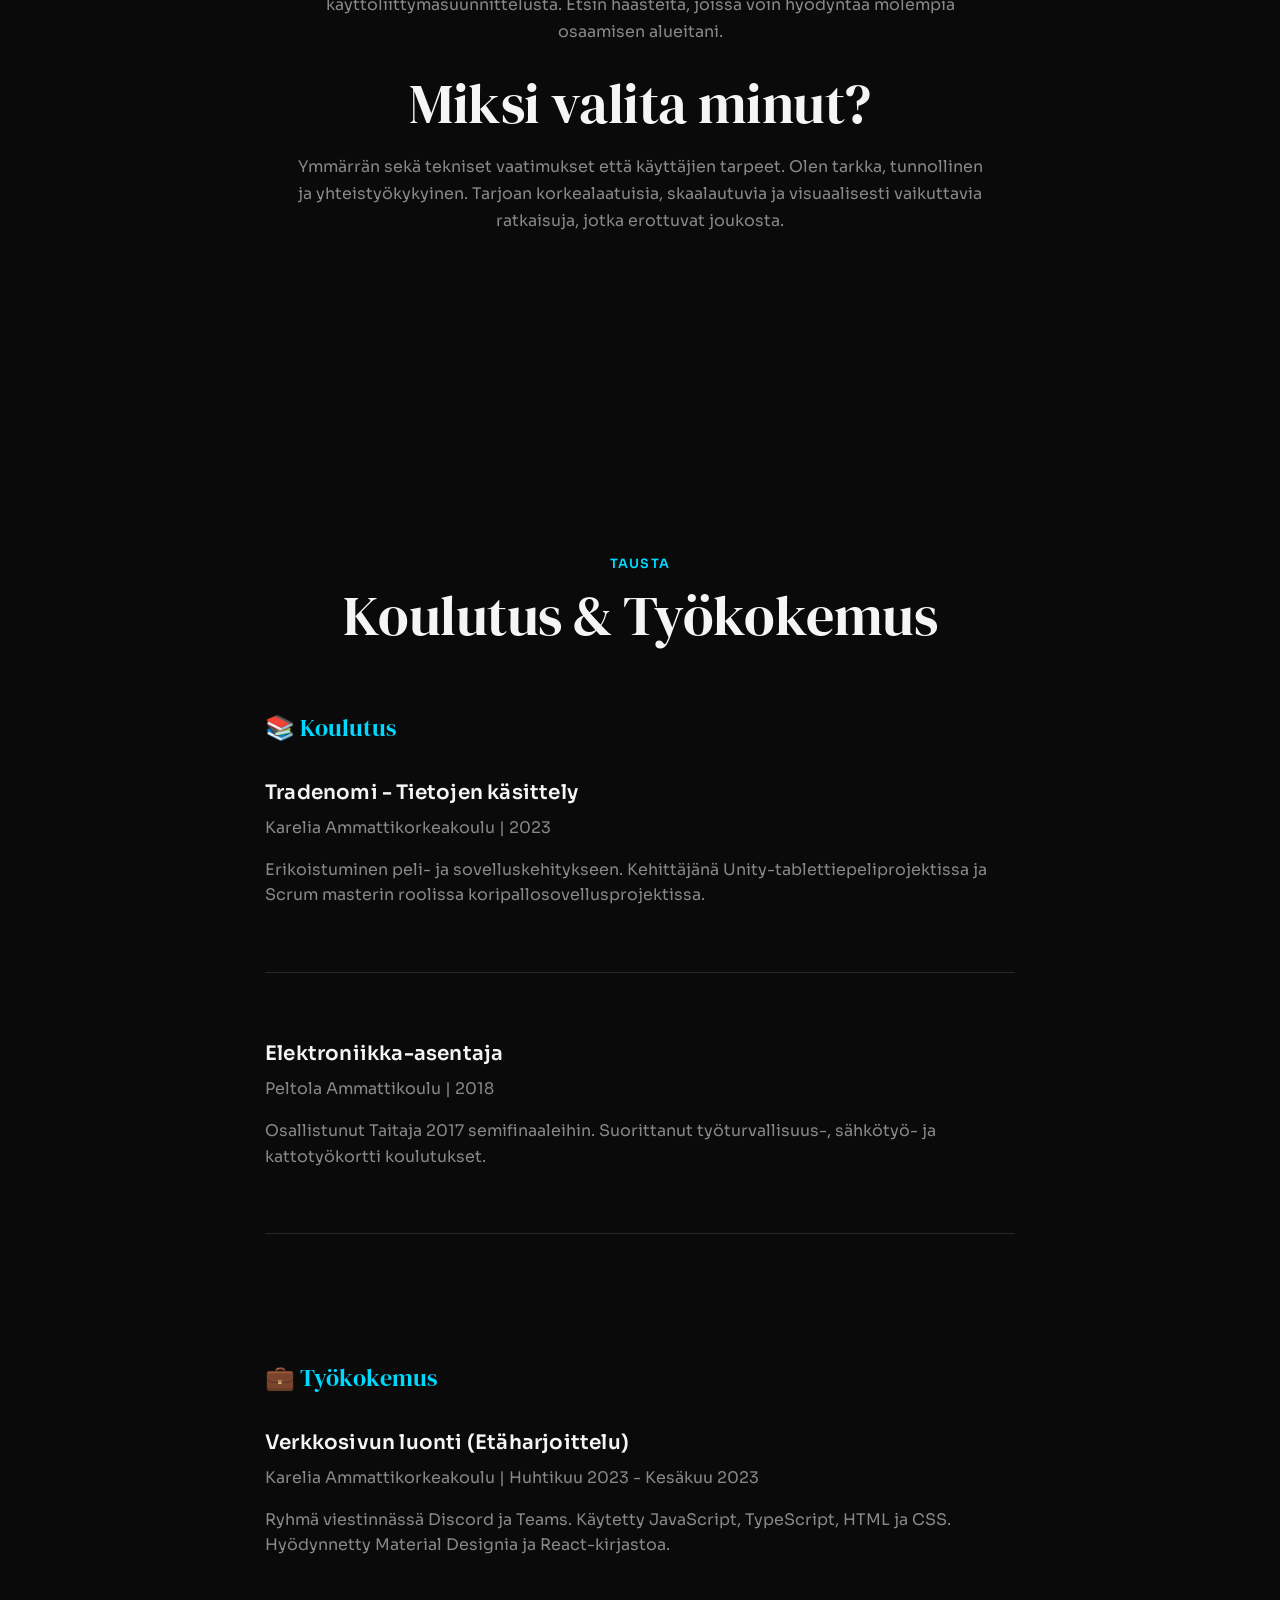
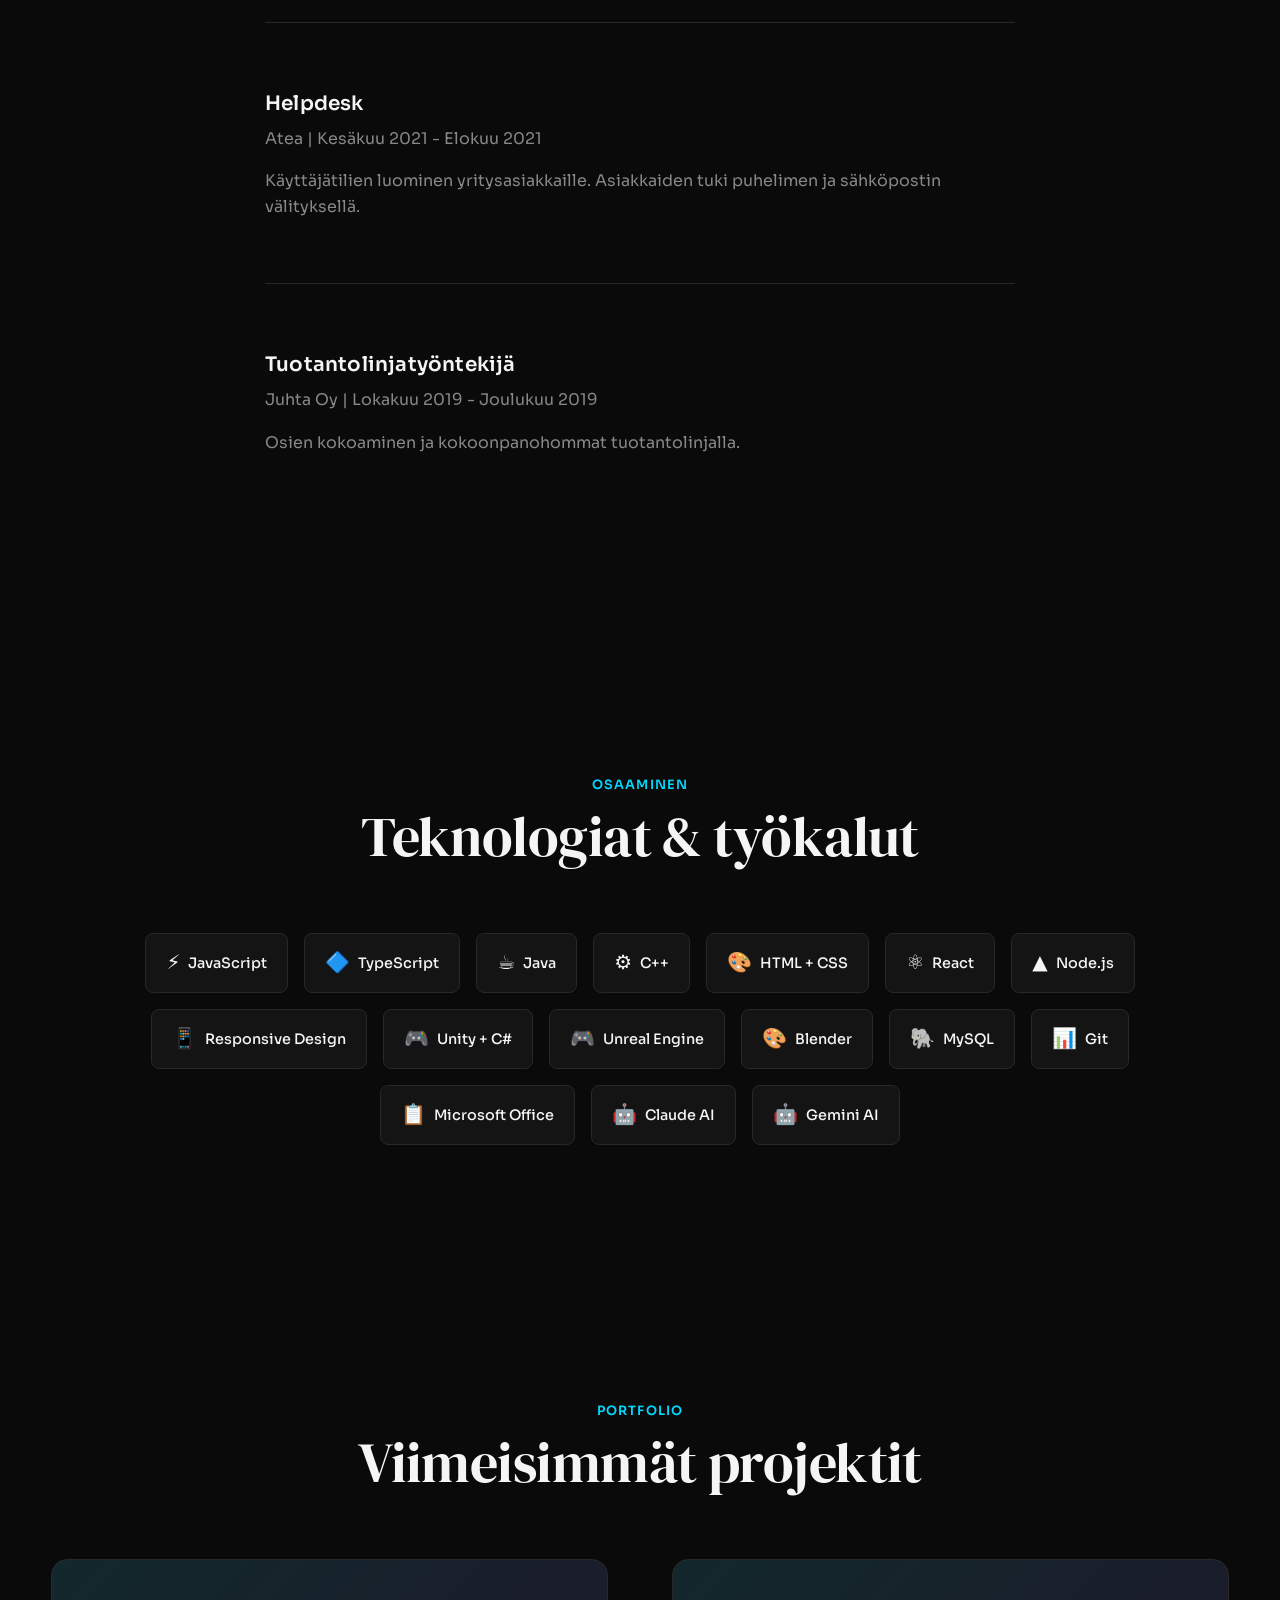
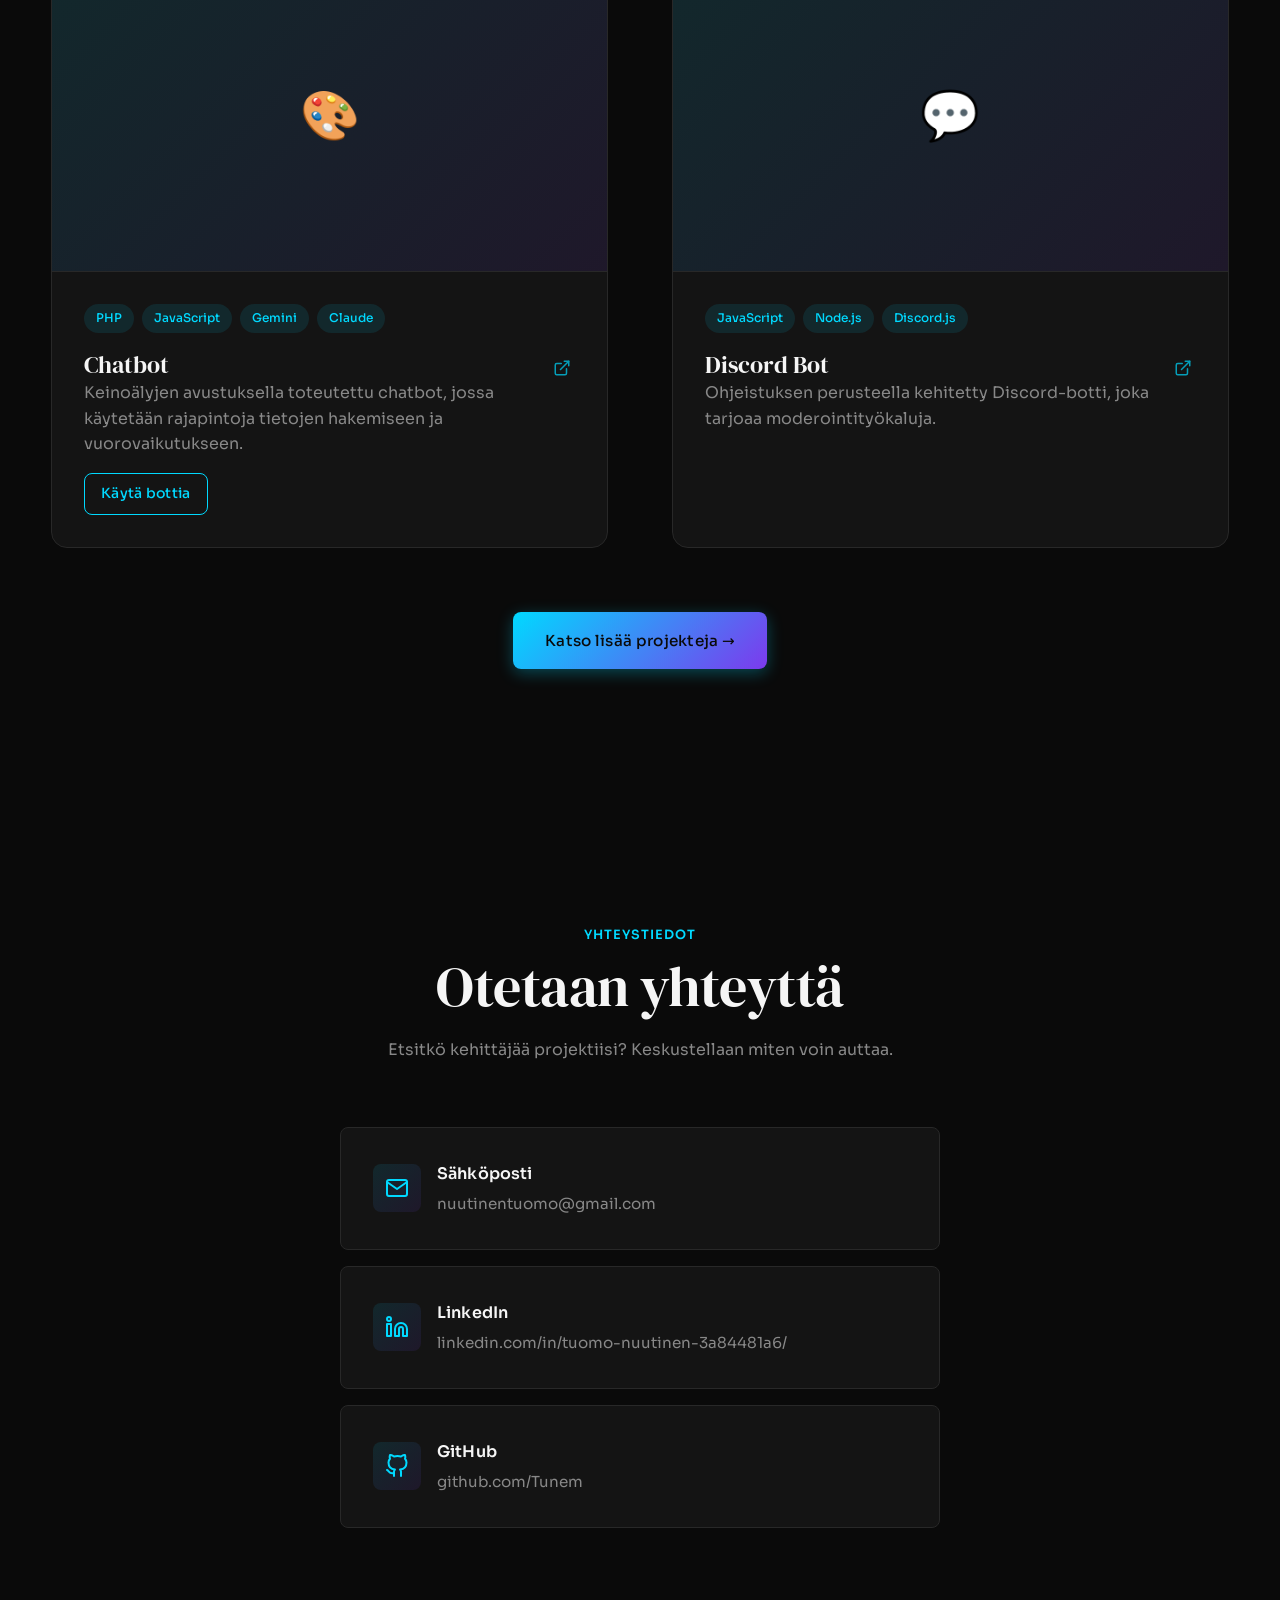
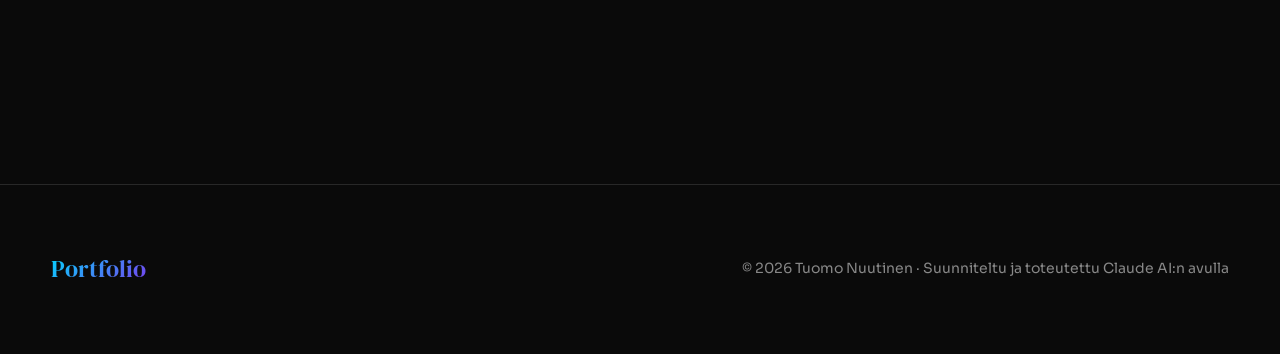
==== commit e8314306: "Add files via upload" ====
--- a/index.html
+++ b/index.html
@@ -256,7 +256,7 @@
         </div>
 
         <div style="text-align: center; margin-top: var(--space-xl);">
-          <a href="projects.html" class="btn btn--project">Katso lisää projekteja →</a>
+          <a href="projects.html" class="btn btn--primary">Katso lisää projekteja →</a>
         </div>
     </section>
 
@@ -312,7 +312,7 @@
     <div class="container">
       <div class="footer-content">
         <span class="nav__logo">Portfolio</span>
-        <small>© 2026 · Suunniteltu ja toteutettu Claude AI:n avulla</small>
+        <small>© 2026 Tuomo Nuutinen · Suunniteltu ja toteutettu Claude AI:n avulla</small>
       </div>
     </div>
   </footer>
@@ -334,43 +334,39 @@
       });
     });
 
-    // Nav scroll effect
-    const nav = document.getElementById('nav');
+    // Nav scroll effect + Active nav link on scroll
+    const sections = document.querySelectorAll('section[id]');
+    const navLinks = document.querySelectorAll('.nav-link');
     let lastScroll = 0;
-
+ 
     window.addEventListener('scroll', () => {
       const currentScroll = window.pageYOffset;
       
+      // Nav scroll effect
       if (currentScroll > 100) {
         nav.classList.add('scrolled');
       } else {
         nav.classList.remove('scrolled');
       }
       
-      lastScroll = currentScroll;
-    });
-
-    // Active nav link on scroll
-    const sections = document.querySelectorAll('section[id]');
-    const navLinks = document.querySelectorAll('.nav-link');
-
-    window.addEventListener('scroll', () => {
+      // Active nav link on scroll
       let current = '';
-      
       sections.forEach(section => {
         const sectionTop = section.offsetTop;
         const sectionHeight = section.clientHeight;
-        if (window.pageYOffset >= (sectionTop - 200)) {
+        if (currentScroll >= (sectionTop - 200)) {
           current = section.getAttribute('id');
         }
       });
-
+ 
       navLinks.forEach(link => {
         link.classList.remove('active');
         if (link.getAttribute('href') === `#${current}`) {
           link.classList.add('active');
         }
       });
+      
+      lastScroll = currentScroll;
     });
 
     // Intersection Observer for animations
--- a/styles.css
+++ b/styles.css
@@ -132,7 +132,7 @@
 }
 
 .section { 
-  padding-block: var(--space-xl); 
+  padding-block: var(--space-2xl); 
 }
 
 .flex { 
@@ -345,10 +345,6 @@
   background: rgba(0, 217, 255, 0.05);
 }
 
-.btn--project { 
-  background: linear-gradient(135deg, var(--color-accent) 0%, var(--color-accent-2) 100%); 
-}
-
 /* Social Links */
 .social-links {
   display: flex;
@@ -381,11 +377,8 @@
   border-radius: var(--radius-md);
   overflow: hidden;
   transition: all var(--transition);
-  cursor: pointer;
   display: block;
-  text-decoration: none;
   color: inherit;
-  position: relative;
 }
 
 .project-card:hover {
@@ -408,7 +401,6 @@
 }
 
 .project-card:hover .project-card__image {
-  /* UUSI: Kuva kirkastuu hoverissa */
   background: linear-gradient(135deg, rgba(0, 217, 255, 0.15) 0%, rgba(124, 58, 237, 0.15) 100%);
 }
 
@@ -432,27 +424,64 @@
   color: var(--color-accent);
 }
 
+/* Otsikko-linkki (GitHub) */
+.project-card__title-link {
+  display: block;
+  text-decoration: none;
+  color: inherit;
+  margin-bottom: var(--space-sm);
+  transition: color var(--transition);
+}
+
+.project-card__title-link:hover {
+  color: var(--color-accent);
+}
+
 .project-card__title {
   font-size: 1.5rem;
-  margin-bottom: var(--space-sm);
   display: flex;
   align-items: center;
   gap: 0.5rem;
-}
-
+  margin-bottom: 0;
+}
+
+/* GitHub-ikoni vasemmalla */
+.project-card__title svg:first-child {
+  flex-shrink: 0;
+  opacity: 0.7;
+  transition: opacity var(--transition);
+}
+
+.project-card__title-link:hover .project-card__title svg:first-child {
+  opacity: 1;
+}
+
+/* Ulkoinen linkki -ikoni oikealla */
 .project-card__link-icon {
   opacity: 0;
   transform: translate(-4px, 4px);
   transition: all var(--transition);
   color: var(--color-accent);
   flex-shrink: 0;
-}
-
+  margin-left: auto;
+}
+
+.project-card__title-link:hover .project-card__link-icon {
+  opacity: 1;
+  transform: translate(0, 0);
+}
+
+.project-card__description {
+  color: var(--color-muted);
+  line-height: 1.6;
+  margin-bottom: var(--space-md);
+}
+
+/* Demo-linkki */
 .project-card__demo-link {
   display: inline-flex;
   align-items: center;
   gap: 0.25rem;
-  margin-top: var(--space-md);
   padding: 0.5rem 1rem;
   font-size: 0.875rem;
   font-weight: 500;
@@ -460,24 +489,13 @@
   border: 1px solid var(--color-accent);
   border-radius: var(--radius-sm);
   transition: all var(--transition);
-  position: relative;
-  z-index: 10; /* Tärkeä: nostaa linkin kortin päälle */
+  text-decoration: none;
 }
 
 .project-card__demo-link:hover {
   background: var(--color-accent);
   color: var(--color-bg);
   transform: translateX(2px);
-}
-
-.project-card:hover .project-card__link-icon {
-  opacity: 1;
-  transform: translate(0, 0);
-}
-
-.project-card__description {
-  color: var(--color-muted);
-  line-height: 1.6;
 }
 
 /* Skill Badge */
@@ -647,10 +665,20 @@
 }
 
 @media (max-width: 768px) {
+  /* Navigation */
+  .nav {
+    padding: var(--space-md) var(--space-lg);
+  }
+  
+  .nav__logo {
+    font-size: 1.2rem;
+  }
+  
   .nav__links {
     display: none;
   }
   
+  /* Grids */
   .grid-2,
   .grid-3 {
     grid-template-columns: 1fr;
@@ -660,28 +688,100 @@
     grid-template-columns: 1fr;
   }
   
+  /* Hero */
   .hero {
     padding-top: 4rem;
-    min-height: 90vh;
+    min-height: 85vh;
+  }
+  
+  .hero__label {
+    font-size: 0.7rem;
+    padding: 0.4rem 0.8rem;
+  }
+  
+  .hero__title {
+    font-size: clamp(2rem, 7vw, 3rem);
+    margin-bottom: var(--space-lg);
+  }
+  
+  .hero__description {
+    font-size: 1rem;
+    margin-bottom: var(--space-lg);
   }
   
   .hero__cta {
     flex-direction: column;
+    gap: var(--space-sm);
   }
   
   .btn {
     width: 100%;
     justify-content: center;
-  }
-  
+    padding: 0.75rem 1.5rem;
+    font-size: 0.9rem;
+  }
+  
+  /* Social links */
+  .social-links {
+    gap: var(--space-sm);
+  }
+  
+  .social-link {
+    width: 40px;
+    height: 40px;
+  }
+  
+  /* Project cards */
+  .project-card__title {
+    font-size: 1.3rem;
+  }
+  
+  .project-card__description {
+    font-size: 0.9rem;
+  }
+  
+  /* Section */
+  .section {
+    padding-block: var(--space-xl);
+  }
+  
+  .section-header {
+    margin-bottom: var(--space-lg);
+  }
+  
+  .section-header__title {
+    font-size: clamp(1.5rem, 5vw, 2.5rem);
+  }
+  
+  /* Contact */
+  .contact-item {
+    gap: var(--space-md);
+    padding: var(--space-md);
+  }
+  
+  .contact-item__icon {
+    width: 40px;
+    height: 40px;
+    font-size: 1.25rem;
+  }
+  
+  .contact-item__content h4 {
+    font-size: 0.95rem;
+  }
+  
+  .contact-item__content p {
+    font-size: 0.85rem;
+  }
+  
+  /* Footer */
   .footer-content {
     flex-direction: column;
     gap: var(--space-md);
     text-align: center;
   }
   
-  .section {
-    padding-block: var(--space-xl);
+  .nav__logo {
+    font-size: 1.1rem;
   }
 }
 
@@ -690,8 +790,135 @@
     width: 90vw;
   }
   
+  /* Navigation */
+  .nav {
+    padding: var(--space-sm) var(--space-md);
+  }
+  
+  .nav__logo {
+    font-size: 1rem;
+  }
+  
+  /* Typography */
+  h1 {
+    font-size: clamp(1.8rem, 6vw, 2.5rem);
+  }
+  
+  h2 {
+    font-size: clamp(1.3rem, 4vw, 2rem);
+  }
+  
+  h3 {
+    font-size: clamp(1.1rem, 3vw, 1.5rem);
+  }
+  
+  h4 {
+    font-size: 1rem;
+  }
+  
+  /* Hero */
+  .hero {
+    padding-top: 3.5rem;
+    min-height: 80vh;
+  }
+  
+  .hero__content {
+    max-width: 100%;
+  }
+  
+  .hero__cta {
+    gap: var(--space-xs);
+  }
+  
+  .btn {
+    padding: 0.65rem 1.25rem;
+    font-size: 0.85rem;
+  }
+  
+  /* Skill badges */
   .skill-badge {
+    font-size: 0.75rem;
+    padding: 0.5rem 0.8rem;
+  }
+  
+  .skill-badge__icon {
+    font-size: 1rem;
+  }
+  
+  /* Project cards */
+  .project-card__image {
+    aspect-ratio: 4/3;
+    font-size: 2.5rem;
+  }
+  
+  .project-card__content {
+    padding: var(--space-md);
+  }
+  
+  .project-card__tag {
+    font-size: 0.65rem;
+    padding: 0.2rem 0.6rem;
+  }
+  
+  .project-card__title {
+    font-size: 1.1rem;
+    gap: 0.3rem;
+  }
+  
+  .project-card__title svg {
+    width: 16px;
+    height: 16px;
+  }
+  
+  .project-card__description {
     font-size: 0.85rem;
-    padding: 0.6rem 1rem;
-  }
-}
+    line-height: 1.5;
+  }
+  
+  .project-card__demo-link {
+    padding: 0.4rem 0.8rem;
+    font-size: 0.8rem;
+  }
+  
+  /* Section spacing */
+  .section {
+    padding-block: var(--space-lg);
+  }
+  
+  .section-header {
+    margin-bottom: var(--space-md);
+  }
+  
+  .section-header__label {
+    font-size: 0.65rem;
+  }
+  
+  /* Contact items */
+  .contact-item {
+    flex-direction: column;
+    gap: var(--space-sm);
+    padding: var(--space-md);
+    text-align: center;
+  }
+  
+  .contact-item__icon {
+    width: 35px;
+    height: 35px;
+    font-size: 1rem;
+  }
+  
+  .contact-item__content h4 {
+    font-size: 0.9rem;
+    margin-bottom: 0.1rem;
+  }
+  
+  .contact-item__content p {
+    font-size: 0.8rem;
+    word-break: break-word;
+  }
+  
+  /* Footer */
+  .footer-content {
+    font-size: 0.85rem;
+  }
+}
